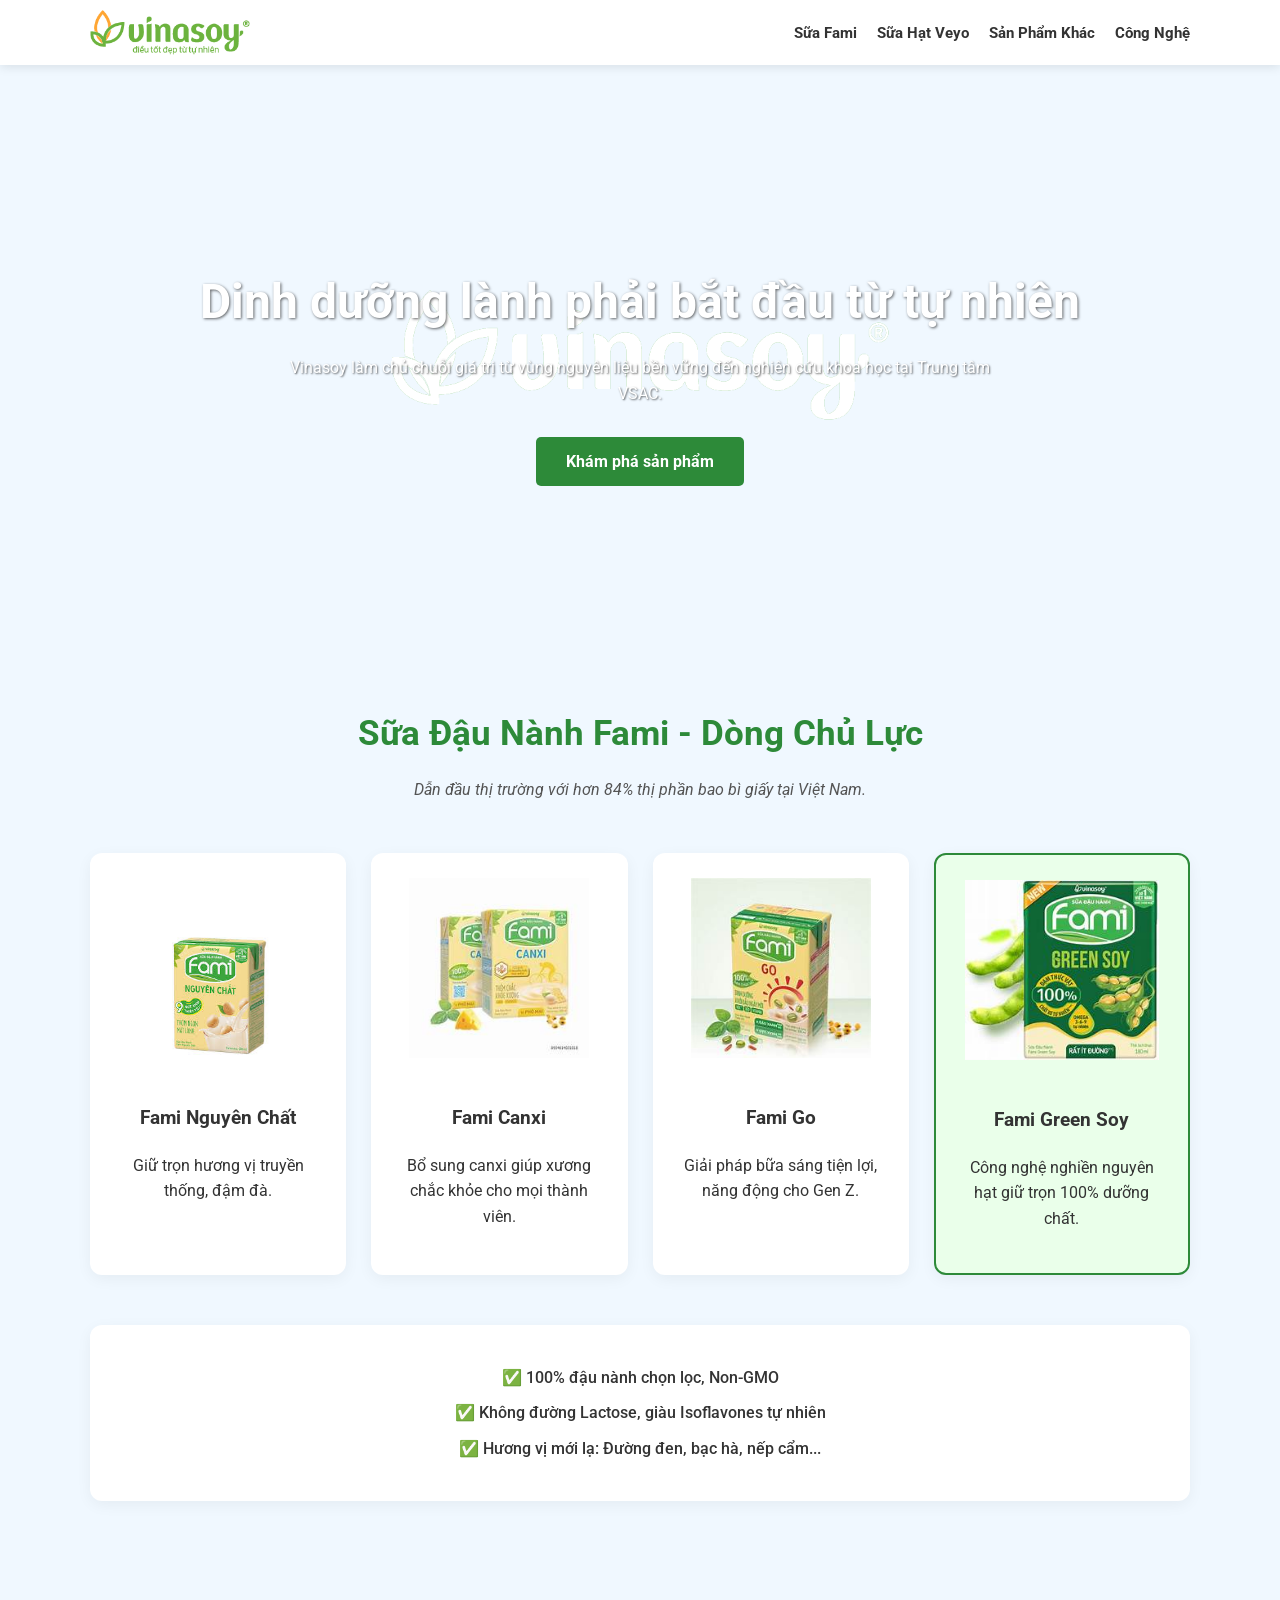
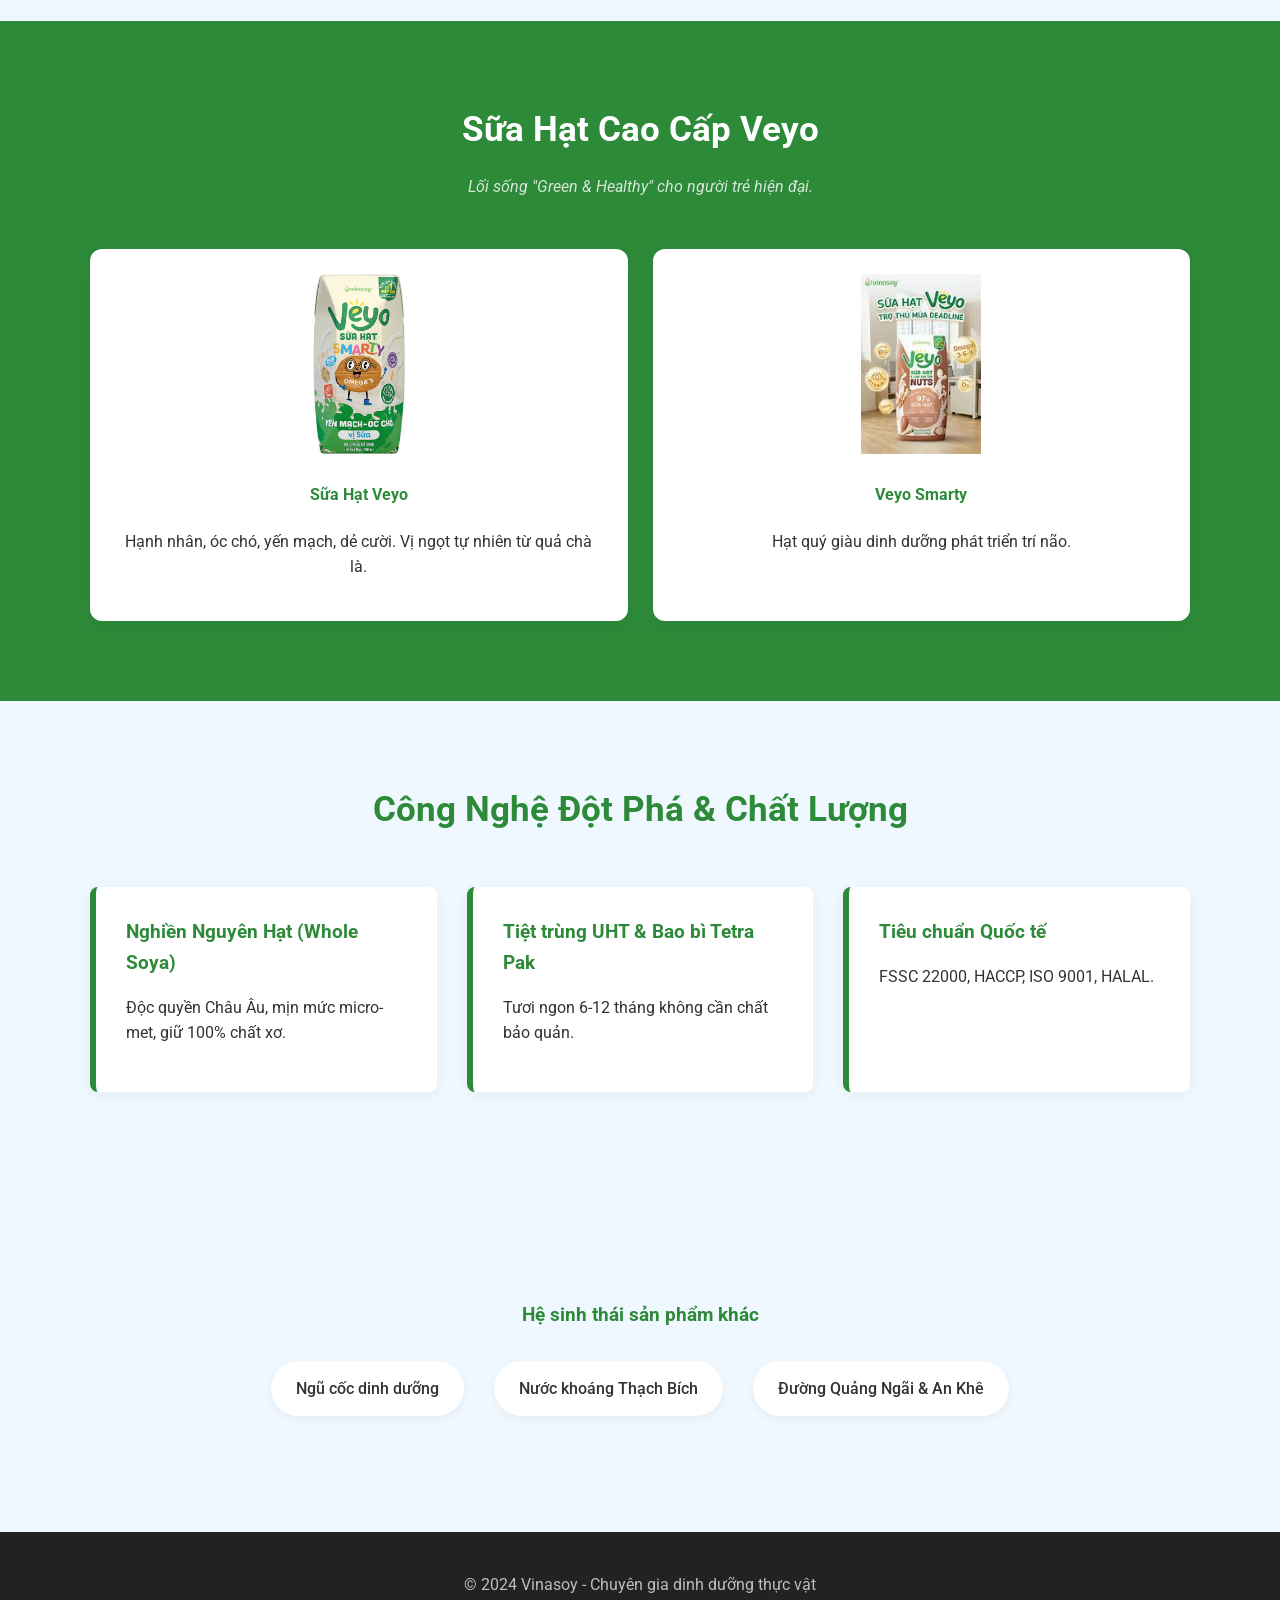
==== index.html @ baa5fe59 "Refactor index.html structure and update logo link" ====
<!DOCTYPE html>
<html lang="vi">
<head>
    <meta charset="UTF-8">
    <meta name="viewport" content="width=device-width, initial-scale=1.0">
    <title>Vinasoy - Chuyên Gia Dinh Dưỡng Thực Vật</title>
    <link rel="stylesheet" href="style.css">
    <link href="https://fonts.googleapis.com/css2?family=Roboto:wght@300;400;700&display=swap" rel="stylesheet">
</head>
<body>

    <header>
        <div class="container nav-bar">
            <a href="#" class="logo-link">
                <img src="logo-vinasoy.png" alt="Vinasoy Logo" class="logo-img">
            </a>
            <nav>
                <ul>
                    <li><a href="#fami">Sữa Fami</a></li>
                    <li><a href="#veyo">Sữa Hạt Veyo</a></li>
                    <li><a href="#khac">Sản Phẩm Khác</a></li>
                    <li><a href="#cong-nghe">Công Nghệ</a></li>
                </ul>
            </nav>
        </div>
    </header>

    <section class="hero">
        <div class="hero-content">
            <h1>Dinh dưỡng lành phải bắt đầu từ tự nhiên</h1>
            <p>Vinasoy làm chủ chuỗi giá trị từ vùng nguyên liệu bền vững đến nghiên cứu khoa học tại Trung tâm VSAC.</p>
            <a href="#fami" class="btn">Khám phá sản phẩm</a>
        </div>
    </section>

    <section id="fami" class="products container">
        <h2 class="section-title">Sữa Đậu Nành Fami - Dòng Chủ Lực</h2>
        <p class="subtitle">Dẫn đầu thị trường với hơn 84% thị phần bao bì giấy tại Việt Nam.</p>
        
        <div class="product-grid">
            <div class="card">
                <img src="fami.jpg" alt="Fami Nguyên Chất" class="product-img">
                <h3>Fami Nguyên Chất</h3>
                <p>Giữ trọn hương vị truyền thống, đậm đà.</p>
            </div>
            <div class="card">
                <img src="famicanxi.jpg" alt="Fami Canxi" class="product-img">
                <h3>Fami Canxi</h3>
                <p>Bổ sung canxi giúp xương chắc khỏe cho mọi thành viên.</p>
            </div>
            <div class="card">
                <img src="famigo.jpg" alt="Fami Go" class="product-img">
                <h3>Fami Go</h3>
                <p>Giải pháp bữa sáng tiện lợi, năng động cho Gen Z.</p>
            </div>
            <div class="card highlight">
                <img src="famigreensoy.jpg" alt="Fami Green Soy" class="product-img">
                <h3>Fami Green Soy</h3>
                <p>Công nghệ nghiền nguyên hạt giữ trọn 100% dưỡng chất.</p>
            </div>
        </div>
        <div class="features">
            <p>✅ 100% đậu nành chọn lọc, Non-GMO</p>
            <p>✅ Không đường Lactose, giàu Isoflavones tự nhiên</p>
            <p>✅ Hương vị mới lạ: Đường đen, bạc hà, nếp cẩm...</p>
        </div>
    </section>

    <section id="veyo" class="products-premium">
        <div class="container">
            <h2 class="section-title">Sữa Hạt Cao Cấp Veyo</h2>
            <p class="subtitle">Lối sống "Green & Healthy" cho người trẻ hiện đại.</p>
            
            <div class="product-grid">
                <div class="card-premium">
                    <img src="veyo.jpg" alt="Sữa Hạt Veyo" class="product-img">
                    <h4>Sữa Hạt Veyo</h4>
                    <p>Hạnh nhân, óc chó, yến mạch, dẻ cười. Vị ngọt tự nhiên từ quả chà là.</p>
                </div>
                <div class="card-premium">
                    <img src="veyosmarty.jpg" alt="Veyo Smarty" class="product-img">
                    <h4>Veyo Smarty</h4>
                    <p>Hạt quý giàu dinh dưỡng phát triển trí não.</p>
                </div>
            </div>
        </div>
    </section>

    <section id="cong-nghe" class="tech container">
        <h2 class="section-title">Công Nghệ Đột Phá & Chất Lượng</h2>
        <div class="tech-grid">
            <div class="tech-item">
                <strong>Nghiền Nguyên Hạt (Whole Soya)</strong>
                <p>Độc quyền Châu Âu, mịn mức micro-met, giữ 100% chất xơ.</p>
            </div>
            <div class="tech-item">
                <strong>Tiệt trùng UHT & Bao bì Tetra Pak</strong>
                <p>Tươi ngon 6-12 tháng không cần chất bảo quản.</p>
            </div>
            <div class="tech-item">
                <strong>Tiêu chuẩn Quốc tế</strong>
                <p>FSSC 22000, HACCP, ISO 9001, HALAL.</p>
            </div>
        </div>
    </section>

    <section id="khac" class="other-products container">
        <h3>Hệ sinh thái sản phẩm khác</h3>
        <ul>
            <li>Ngũ cốc dinh dưỡng</li>
            <li>Nước khoáng Thạch Bích</li>
            <li>Đường Quảng Ngãi & An Khê</li>
        </ul>
    </section>

    <footer>
        <p>&copy; 2024 Vinasoy - Chuyên gia dinh dưỡng thực vật</p>
    </footer>

</body>
</html>
---- style.css ----
/* Tổng quan */
body {
    font-family: 'Roboto', sans-serif;
    line-height: 1.6;
    margin: 0;
    color: #333;
    background-color: #f0f8ff; /* Màu nền cho các phần không phải thẻ */
    scroll-behavior: smooth;
}

.container {
    max-width: 1100px;
    margin: auto;
    padding: 0 20px;
}

/* Header */
header {
    background: #fff;
    padding: 10px 0; /* Giảm phần đệm để gọn hơn */
    box-shadow: 0 2px 10px rgba(0,0,0,0.1);
    position: sticky;
    top: 0;
    z-index: 1000;
}

.nav-bar {
    display: flex;
    justify-content: space-between;
    align-items: center;
}

/* ĐỊNH DẠNG MỚI CHO LOGO HÌNH ẢNH */
.logo-link {
    display: flex;
    align-items: center;
}

.logo-img {
    height: 45px; /* Điều chỉnh chiều cao logo cho phù hợp */
    width: auto; /* Giữ tỷ lệ ảnh */
}

nav ul {
    list-style: none;
    display: flex;
    margin: 0;
    padding: 0;
}

nav ul li {
    margin-left: 20px;
}

nav ul li a {
    text-decoration: none;
    color: #333;
    font-weight: bold;
    transition: 0.3s;
    font-size: 0.95rem; /* Gọn hơn chút */
}

nav ul li a:hover {
    color: #2d8a39;
}

/* Hero Section - CẬP NHẬT: THÊM ẢNH NỀN CÁNH ĐỒNG */
.hero {
    /* Thay thế nền xám bằng ảnh nền mới 'vinasoy.png' */
    background-image: url('vinasoy.png');
    background-size: cover; /* Ảnh bao phủ toàn bộ khu vực */
    background-position: center; /* Căn giữa ảnh */
    background-repeat: no-repeat; /* Không lặp lại ảnh */
    
    height: 60vh;
    display: flex;
    align-items: center;
    justify-content: center;
    text-align: center;
    color: #fff;
    padding: 20px; /* Thêm phần đệm cho nội dung */
}

.hero h1 {
    font-size: 3rem;
    margin-bottom: 15px;
    color: #fff; /* Chữ trắng */
    /* Thêm bóng chữ để dễ đọc trên nền ảnh */
    text-shadow: 1px 1px 3px rgba(0,0,0,0.6);
}

.hero p {
    color: #fff;
    max-width: 700px;
    margin: auto;
    margin-bottom: 30px;
    /* Thêm bóng chữ */
    text-shadow: 1px 1px 2px rgba(0,0,0,0.6);
}

.btn {
    display: inline-block;
    padding: 12px 30px;
    background: #2d8a39; /* Xanh lá Vinasoy */
    color: #fff;
    text-decoration: none;
    border-radius: 5px;
    font-weight: bold;
    transition: 0.3s;
    border: none;
    cursor: pointer;
}

.btn:hover {
    background-color: #216a2b; /* Xanh lá đậm khi di chuột */
}

/* Products Section */
.products {
    padding: 60px 0;
    background-color: transparent; /* Giữ nền body */
}

.section-title {
    text-align: center;
    margin-top: 0;
    margin-bottom: 10px;
    color: #2d8a39;
    font-size: 2.2rem;
}

.subtitle {
    text-align: center;
    margin-bottom: 50px;
    font-style: italic;
    color: #555;
}

.product-grid {
    display: grid;
    grid-template-columns: repeat(auto-fit, minmax(230px, 1fr)); /* Rộng hơn chút */
    gap: 25px;
}

.card, .card-premium {
    padding: 25px;
    border: none;
    border-radius: 12px;
    text-align: center;
    transition: transform 0.3s, box-shadow 0.3s;
    background: #fff;
    box-shadow: 0 4px 15px rgba(0,0,0,0.05); /* Bóng nhẹ */
    overflow: hidden; /* Quan trọng cho hiệu ứng ảnh */
}

.card:hover, .card-premium:hover {
    transform: translateY(-8px);
    box-shadow: 0 8px 25px rgba(0,0,0,0.1);
}

.highlight {
    background: #eaffea; /* Nền xanh nhạt cho sản phẩm nổi bật */
    border: 2px solid #2d8a39;
}

/* Định dạng cho hình ảnh sản phẩm */
.product-img {
    width: 100%;
    height: 180px; /* Cố định chiều cao */
    object-fit: contain; /* Giữ nguyên tỷ lệ, không cắt ảnh */
    margin-bottom: 20px;
    transition: transform 0.3s ease;
}

/* Hiệu ứng ảnh khi di chuột vào thẻ */
.card:hover .product-img,
.card-premium:hover .product-img {
    transform: scale(1.05);
}

/* Veyo Section */
.products-premium {
    background-color: #2d8a39; /* Nền xanh cho phần cao cấp */
    color: #fff;
    padding: 80px 0;
    margin-top: 60px;
}

.products-premium .section-title {
    color: #fff;
}

.products-premium .subtitle {
    color: rgba(255,255,255,0.8);
}

/* Điều chỉnh thẻ trong phần Veyo */
.products-premium .card-premium {
    background: #fff; /* Thẻ trắng nổi trên nền xanh */
    color: #333;
}

.products-premium h4 {
    margin-top: 0;
    color: #2d8a39;
}

/* Các tính năng */
.features {
    margin-top: 50px;
    text-align: center;
    background: #fff;
    padding: 30px;
    border-radius: 12px;
    box-shadow: 0 4px 15px rgba(0,0,0,0.05);
}

.features p {
    margin: 10px 0;
    font-weight: 500;
}

/* Tech Section */
.tech {
    padding: 80px 0;
}

.tech-grid {
    display: grid;
    grid-template-columns: repeat(auto-fit, minmax(300px, 1fr));
    gap: 30px;
    margin: 50px 0;
}

.tech-item {
    padding: 30px;
    background: #fff;
    border-left: 6px solid #2d8a39;
    border-radius: 8px;
    box-shadow: 0 4px 15px rgba(0,0,0,0.05);
}

.tech-item strong {
    display: block;
    font-size: 1.2rem;
    color: #2d8a39;
    margin-bottom: 10px;
}

/* Hệ sinh thái khác */
.other-products {
    padding: 60px 0 100px 0;
    text-align: center;
}

.other-products h3 {
    color: #2d8a39;
    margin-bottom: 30px;
}

.other-products ul {
    list-style: none;
    padding: 0;
    display: flex;
    justify-content: center;
    gap: 30px;
    flex-wrap: wrap;
}

.other-products li {
    background: #fff;
    padding: 15px 25px;
    border-radius: 30px;
    font-weight: 500;
    box-shadow: 0 3px 10px rgba(0,0,0,0.05);
}

/* Footer */
footer {
    background: #222; /* Footer tối hơn */
    color: rgba(255,255,255,0.7);
    text-align: center;
    padding: 40px 0;
}

footer p {
    margin: 0;
}
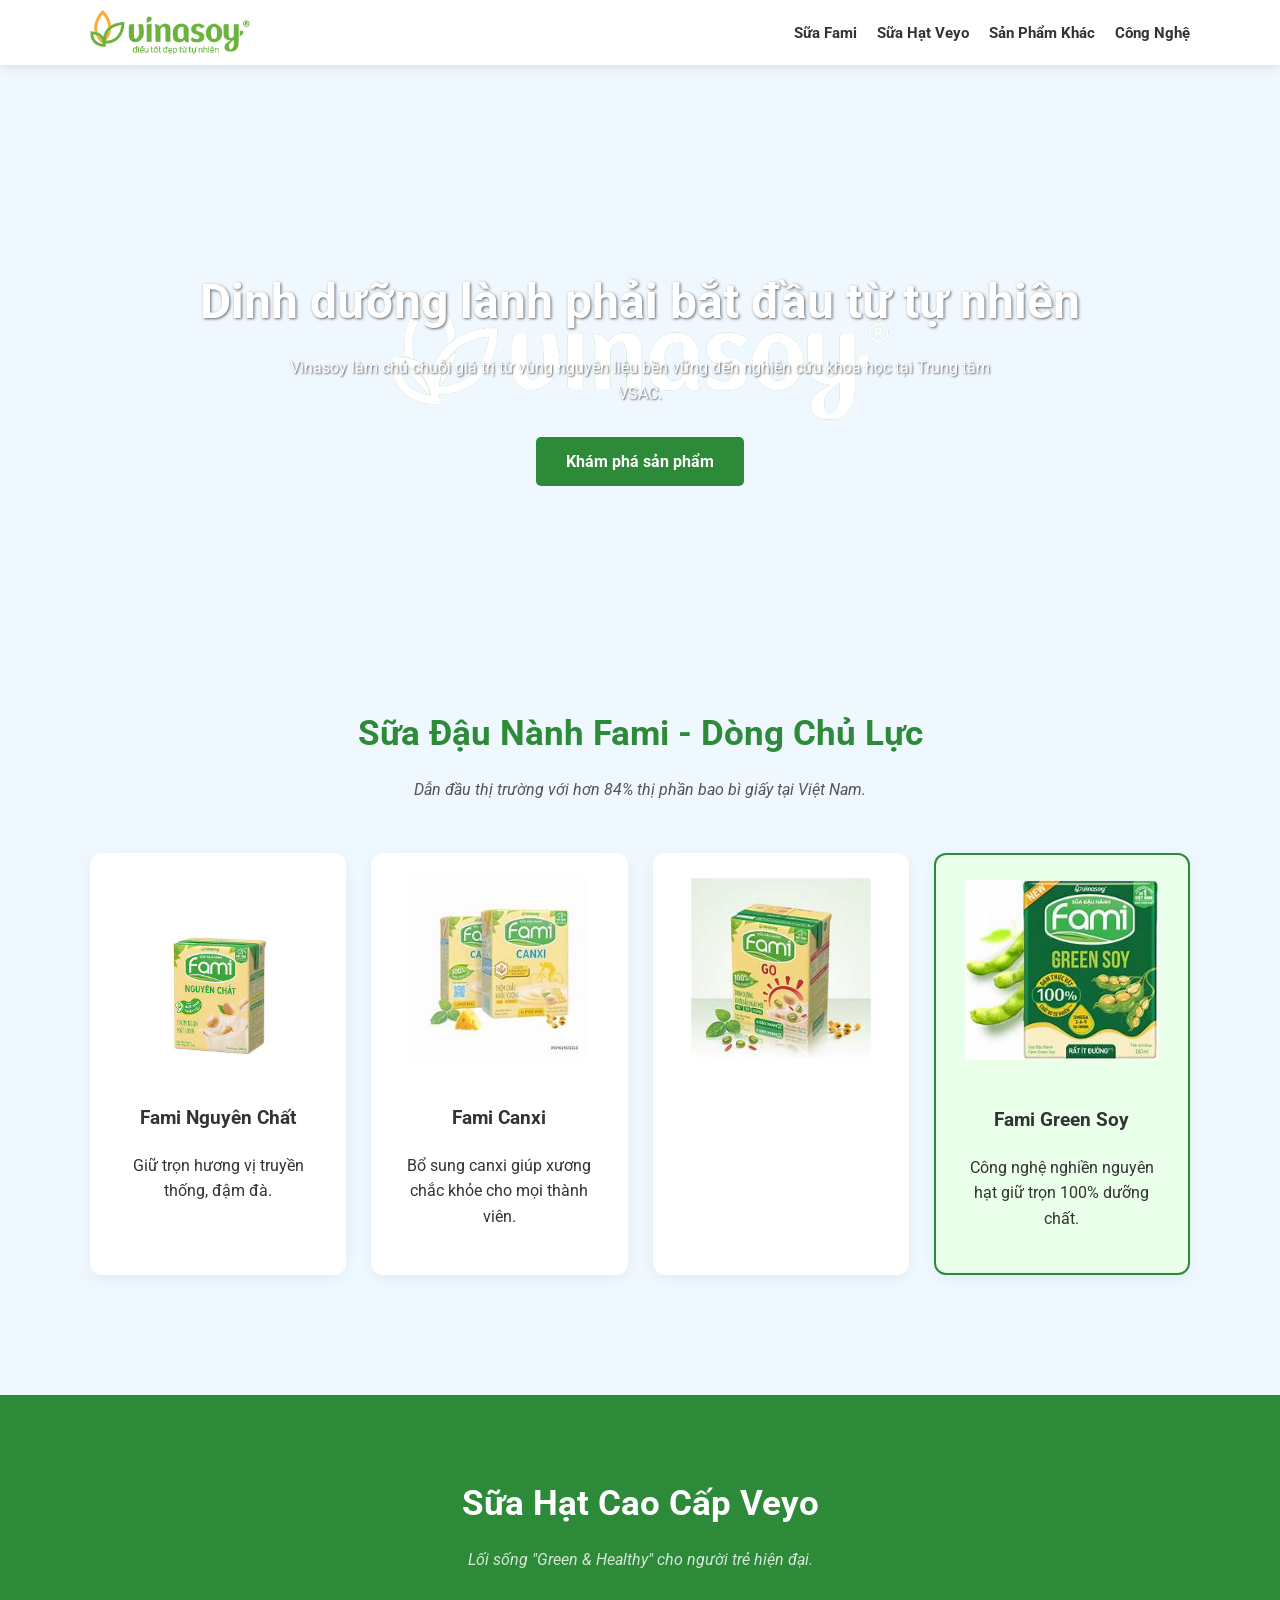
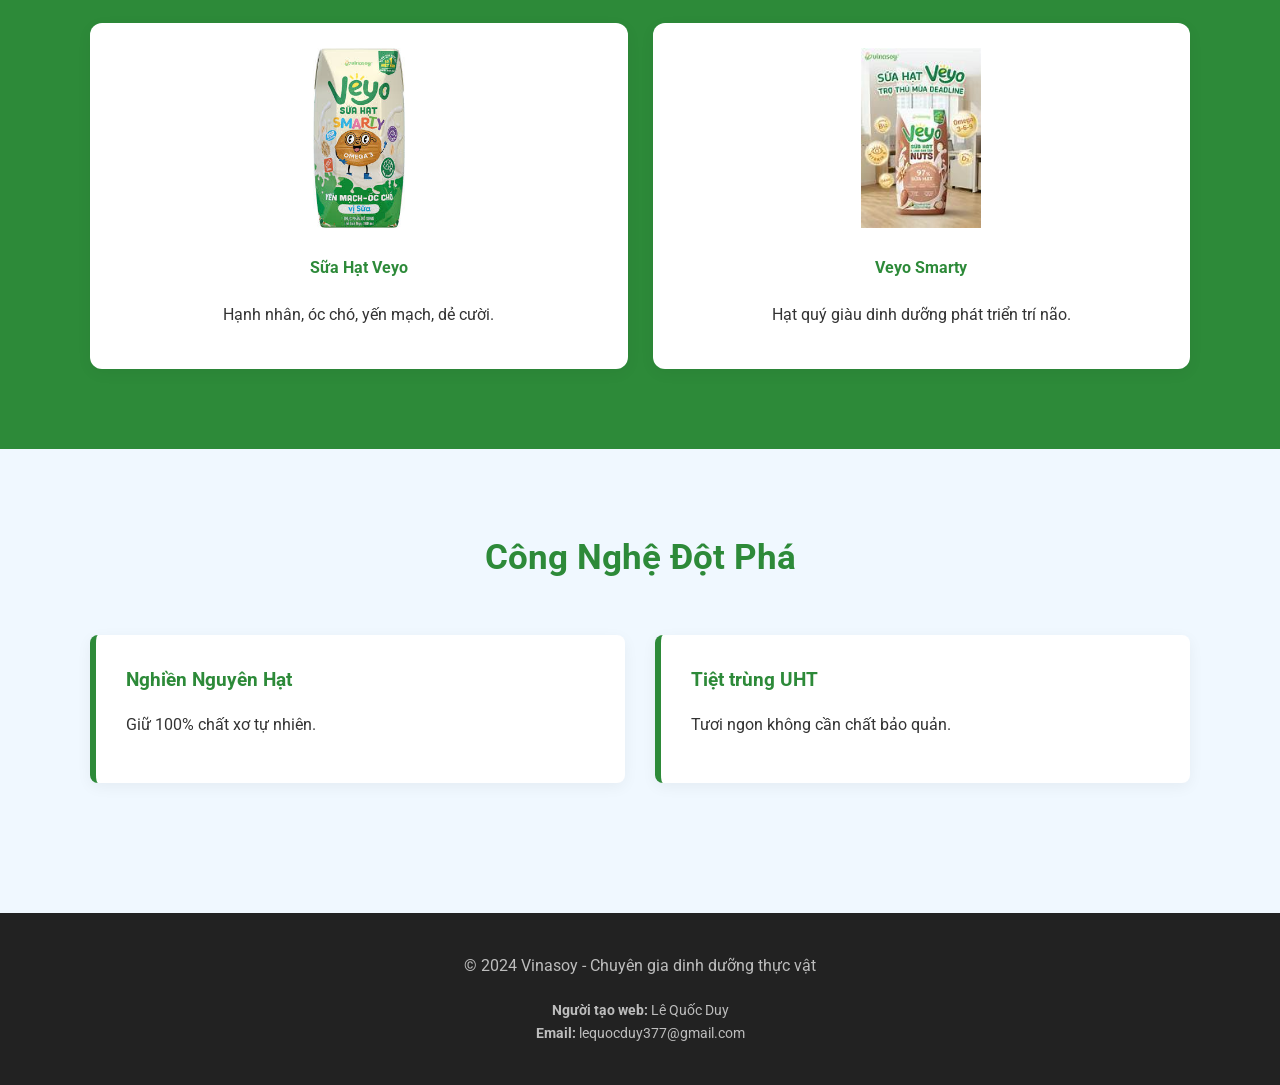
==== commit 413abcdc: "Update footer with creator info and content enhancements Added creator information and improved cont" ====
--- a/index.html
+++ b/index.html
@@ -50,19 +50,12 @@
             </div>
             <div class="card">
                 <img src="famigo.jpg" alt="Fami Go" class="product-img">
-                <h3>Fami Go</h3>
-                <p>Giải pháp bữa sáng tiện lợi, năng động cho Gen Z.</p>
             </div>
             <div class="card highlight">
                 <img src="famigreensoy.jpg" alt="Fami Green Soy" class="product-img">
                 <h3>Fami Green Soy</h3>
                 <p>Công nghệ nghiền nguyên hạt giữ trọn 100% dưỡng chất.</p>
             </div>
-        </div>
-        <div class="features">
-            <p>✅ 100% đậu nành chọn lọc, Non-GMO</p>
-            <p>✅ Không đường Lactose, giàu Isoflavones tự nhiên</p>
-            <p>✅ Hương vị mới lạ: Đường đen, bạc hà, nếp cẩm...</p>
         </div>
     </section>
 
@@ -75,7 +68,7 @@
                 <div class="card-premium">
                     <img src="veyo.jpg" alt="Sữa Hạt Veyo" class="product-img">
                     <h4>Sữa Hạt Veyo</h4>
-                    <p>Hạnh nhân, óc chó, yến mạch, dẻ cười. Vị ngọt tự nhiên từ quả chà là.</p>
+                    <p>Hạnh nhân, óc chó, yến mạch, dẻ cười.</p>
                 </div>
                 <div class="card-premium">
                     <img src="veyosmarty.jpg" alt="Veyo Smarty" class="product-img">
@@ -87,34 +80,25 @@
     </section>
 
     <section id="cong-nghe" class="tech container">
-        <h2 class="section-title">Công Nghệ Đột Phá & Chất Lượng</h2>
+        <h2 class="section-title">Công Nghệ Đột Phá</h2>
         <div class="tech-grid">
             <div class="tech-item">
-                <strong>Nghiền Nguyên Hạt (Whole Soya)</strong>
-                <p>Độc quyền Châu Âu, mịn mức micro-met, giữ 100% chất xơ.</p>
+                <strong>Nghiền Nguyên Hạt</strong>
+                <p>Giữ 100% chất xơ tự nhiên.</p>
             </div>
             <div class="tech-item">
-                <strong>Tiệt trùng UHT & Bao bì Tetra Pak</strong>
-                <p>Tươi ngon 6-12 tháng không cần chất bảo quản.</p>
-            </div>
-            <div class="tech-item">
-                <strong>Tiêu chuẩn Quốc tế</strong>
-                <p>FSSC 22000, HACCP, ISO 9001, HALAL.</p>
+                <strong>Tiệt trùng UHT</strong>
+                <p>Tươi ngon không cần chất bảo quản.</p>
             </div>
         </div>
     </section>
 
-    <section id="khac" class="other-products container">
-        <h3>Hệ sinh thái sản phẩm khác</h3>
-        <ul>
-            <li>Ngũ cốc dinh dưỡng</li>
-            <li>Nước khoáng Thạch Bích</li>
-            <li>Đường Quảng Ngãi & An Khê</li>
-        </ul>
-    </section>
-
-    <footer>
+    <footer id="khac">
         <p>&copy; 2024 Vinasoy - Chuyên gia dinh dưỡng thực vật</p>
+        <div class="creator-info" style="margin-top: 20px; font-size: 0.9rem;">
+            <p><strong>Người tạo web:</strong> Lê Quốc Duy</p>
+            <p><strong>Email:</strong> lequocduy377@gmail.com</p>
+        </div>
     </footer>
 
 </body>
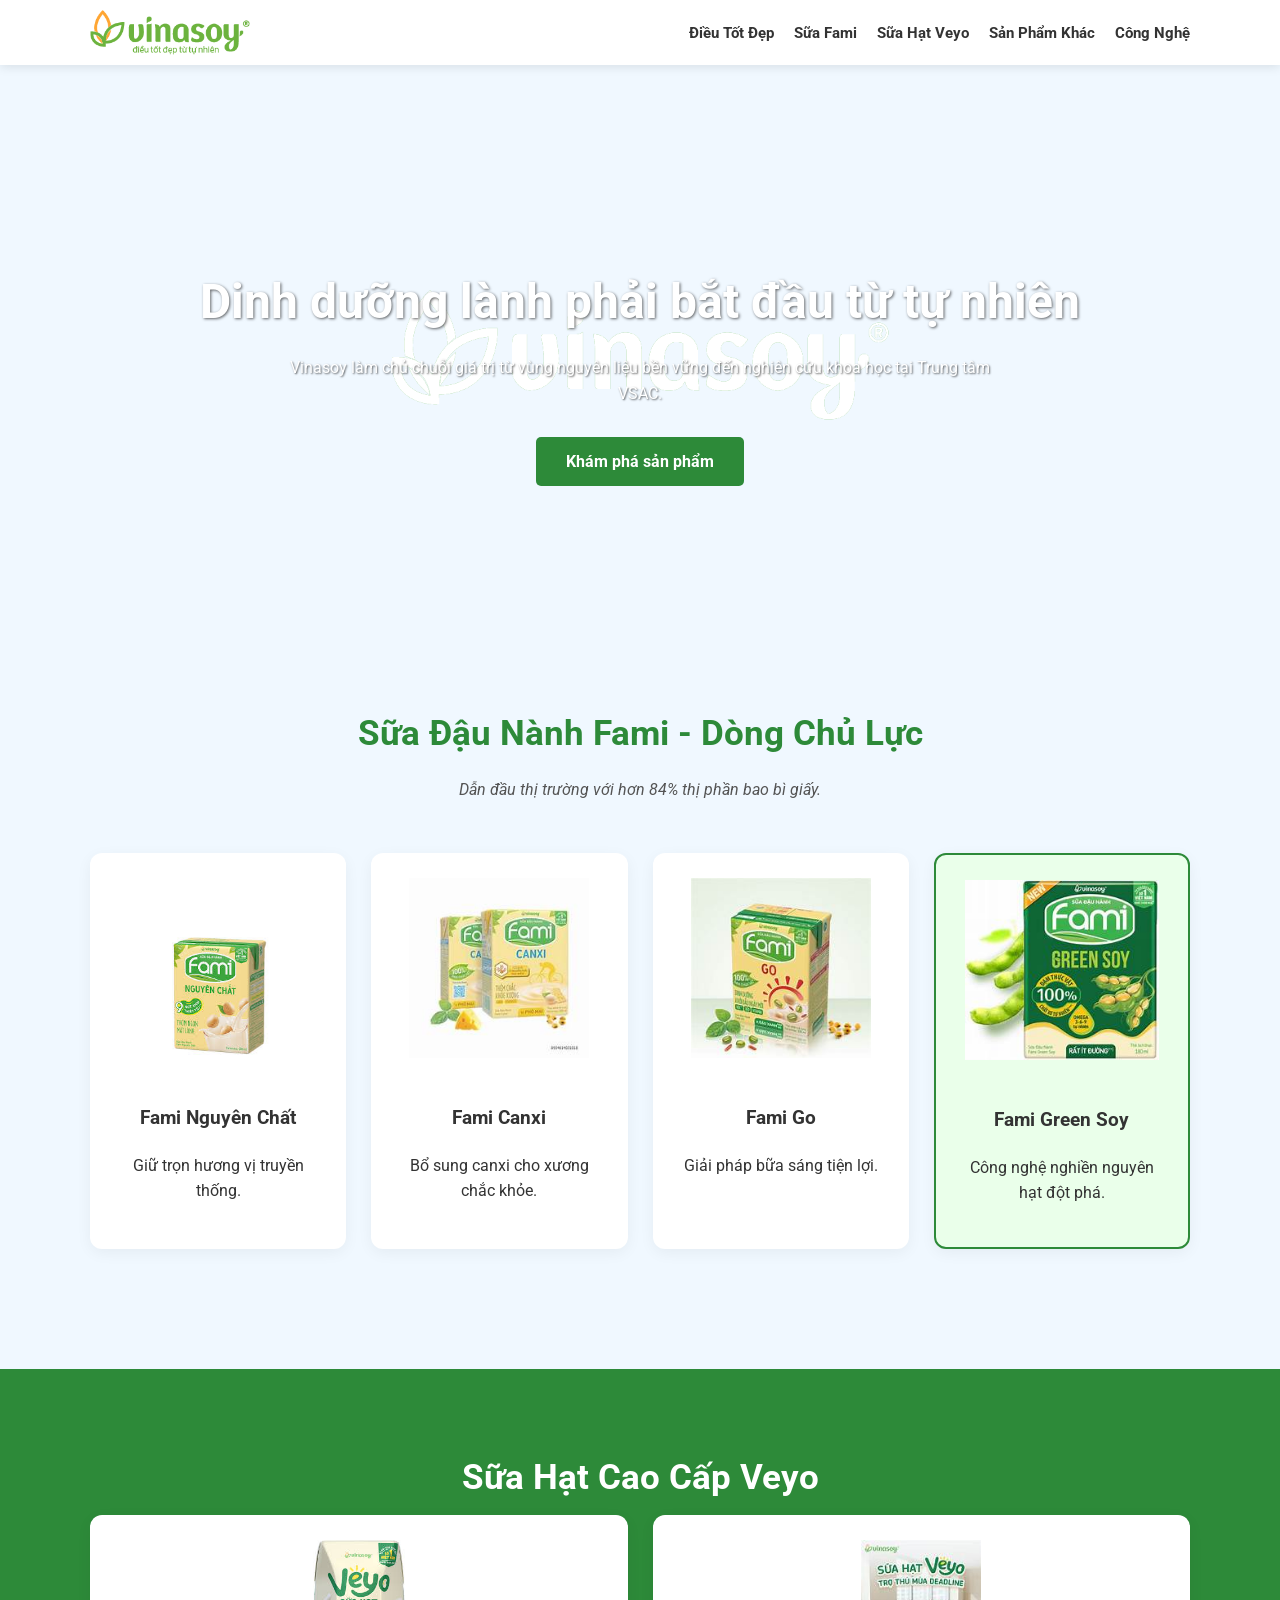
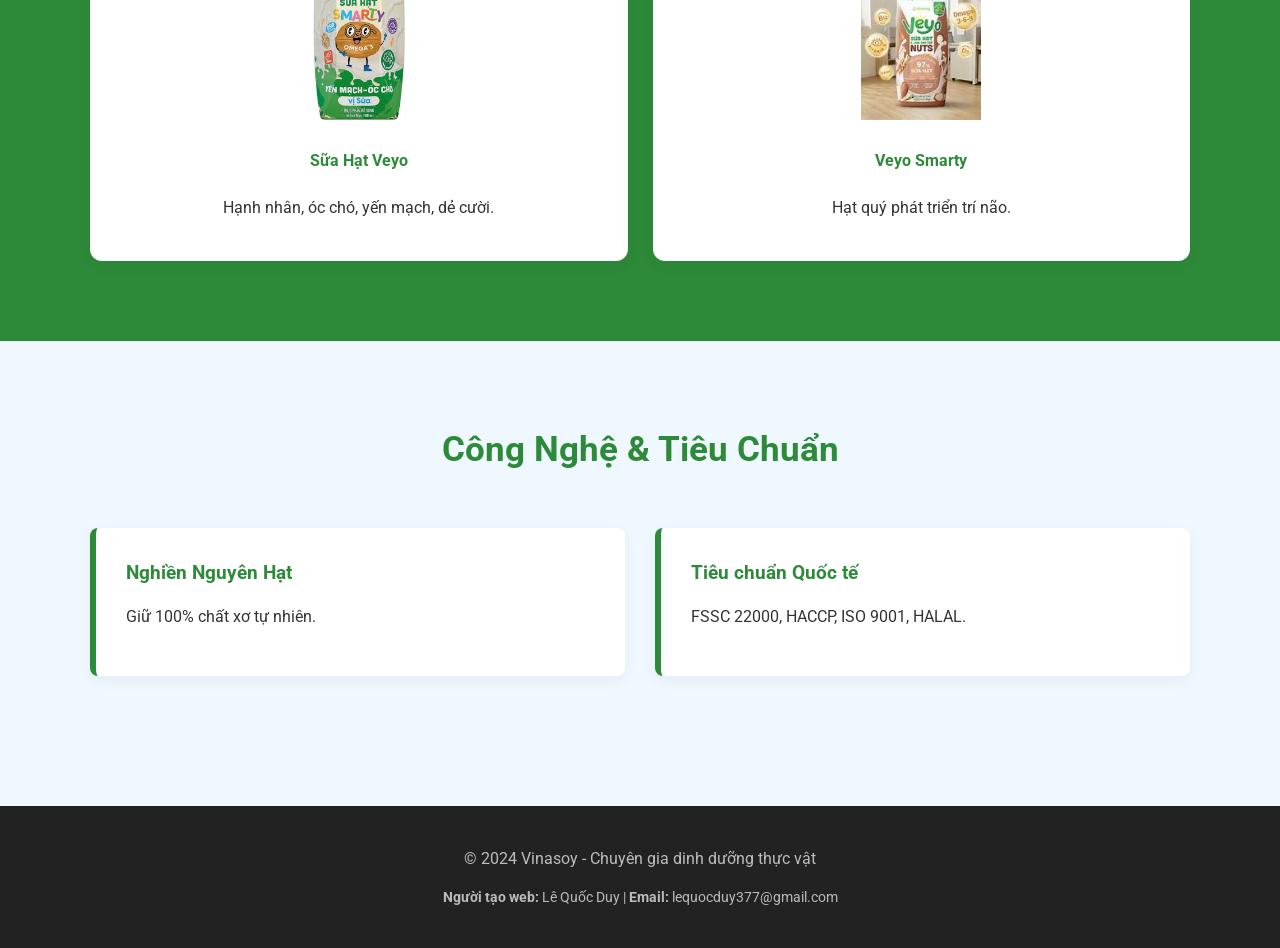
==== commit 7780908a: "Update index.html with new content and links" ====
--- a/index.html
+++ b/index.html
@@ -16,6 +16,7 @@
             </a>
             <nav>
                 <ul>
+                    <li><a href="dieu-tot-dep.html" target="_blank">Điều Tốt Đẹp</a></li>
                     <li><a href="#fami">Sữa Fami</a></li>
                     <li><a href="#veyo">Sữa Hạt Veyo</a></li>
                     <li><a href="#khac">Sản Phẩm Khác</a></li>
@@ -35,26 +36,28 @@
 
     <section id="fami" class="products container">
         <h2 class="section-title">Sữa Đậu Nành Fami - Dòng Chủ Lực</h2>
-        <p class="subtitle">Dẫn đầu thị trường với hơn 84% thị phần bao bì giấy tại Việt Nam.</p>
+        <p class="subtitle">Dẫn đầu thị trường với hơn 84% thị phần bao bì giấy.</p>
         
         <div class="product-grid">
             <div class="card">
                 <img src="fami.jpg" alt="Fami Nguyên Chất" class="product-img">
                 <h3>Fami Nguyên Chất</h3>
-                <p>Giữ trọn hương vị truyền thống, đậm đà.</p>
+                <p>Giữ trọn hương vị truyền thống.</p>
             </div>
             <div class="card">
                 <img src="famicanxi.jpg" alt="Fami Canxi" class="product-img">
                 <h3>Fami Canxi</h3>
-                <p>Bổ sung canxi giúp xương chắc khỏe cho mọi thành viên.</p>
+                <p>Bổ sung canxi cho xương chắc khỏe.</p>
             </div>
             <div class="card">
                 <img src="famigo.jpg" alt="Fami Go" class="product-img">
+                <h3>Fami Go</h3>
+                <p>Giải pháp bữa sáng tiện lợi.</p>
             </div>
             <div class="card highlight">
                 <img src="famigreensoy.jpg" alt="Fami Green Soy" class="product-img">
                 <h3>Fami Green Soy</h3>
-                <p>Công nghệ nghiền nguyên hạt giữ trọn 100% dưỡng chất.</p>
+                <p>Công nghệ nghiền nguyên hạt đột phá.</p>
             </div>
         </div>
     </section>
@@ -62,8 +65,6 @@
     <section id="veyo" class="products-premium">
         <div class="container">
             <h2 class="section-title">Sữa Hạt Cao Cấp Veyo</h2>
-            <p class="subtitle">Lối sống "Green & Healthy" cho người trẻ hiện đại.</p>
-            
             <div class="product-grid">
                 <div class="card-premium">
                     <img src="veyo.jpg" alt="Sữa Hạt Veyo" class="product-img">
@@ -73,31 +74,30 @@
                 <div class="card-premium">
                     <img src="veyosmarty.jpg" alt="Veyo Smarty" class="product-img">
                     <h4>Veyo Smarty</h4>
-                    <p>Hạt quý giàu dinh dưỡng phát triển trí não.</p>
+                    <p>Hạt quý phát triển trí não.</p>
                 </div>
             </div>
         </div>
     </section>
 
     <section id="cong-nghe" class="tech container">
-        <h2 class="section-title">Công Nghệ Đột Phá</h2>
+        <h2 class="section-title">Công Nghệ & Tiêu Chuẩn</h2>
         <div class="tech-grid">
             <div class="tech-item">
                 <strong>Nghiền Nguyên Hạt</strong>
                 <p>Giữ 100% chất xơ tự nhiên.</p>
             </div>
             <div class="tech-item">
-                <strong>Tiệt trùng UHT</strong>
-                <p>Tươi ngon không cần chất bảo quản.</p>
+                <strong>Tiêu chuẩn Quốc tế</strong>
+                <p>FSSC 22000, HACCP, ISO 9001, HALAL.</p>
             </div>
         </div>
     </section>
 
-    <footer id="khac">
+    <footer>
         <p>&copy; 2024 Vinasoy - Chuyên gia dinh dưỡng thực vật</p>
-        <div class="creator-info" style="margin-top: 20px; font-size: 0.9rem;">
-            <p><strong>Người tạo web:</strong> Lê Quốc Duy</p>
-            <p><strong>Email:</strong> lequocduy377@gmail.com</p>
+        <div class="creator-info" style="margin-top: 15px; font-size: 0.85rem; color: #bbb;">
+            <p><strong>Người tạo web:</strong> Lê Quốc Duy | <strong>Email:</strong> lequocduy377@gmail.com</p>
         </div>
     </footer>
 
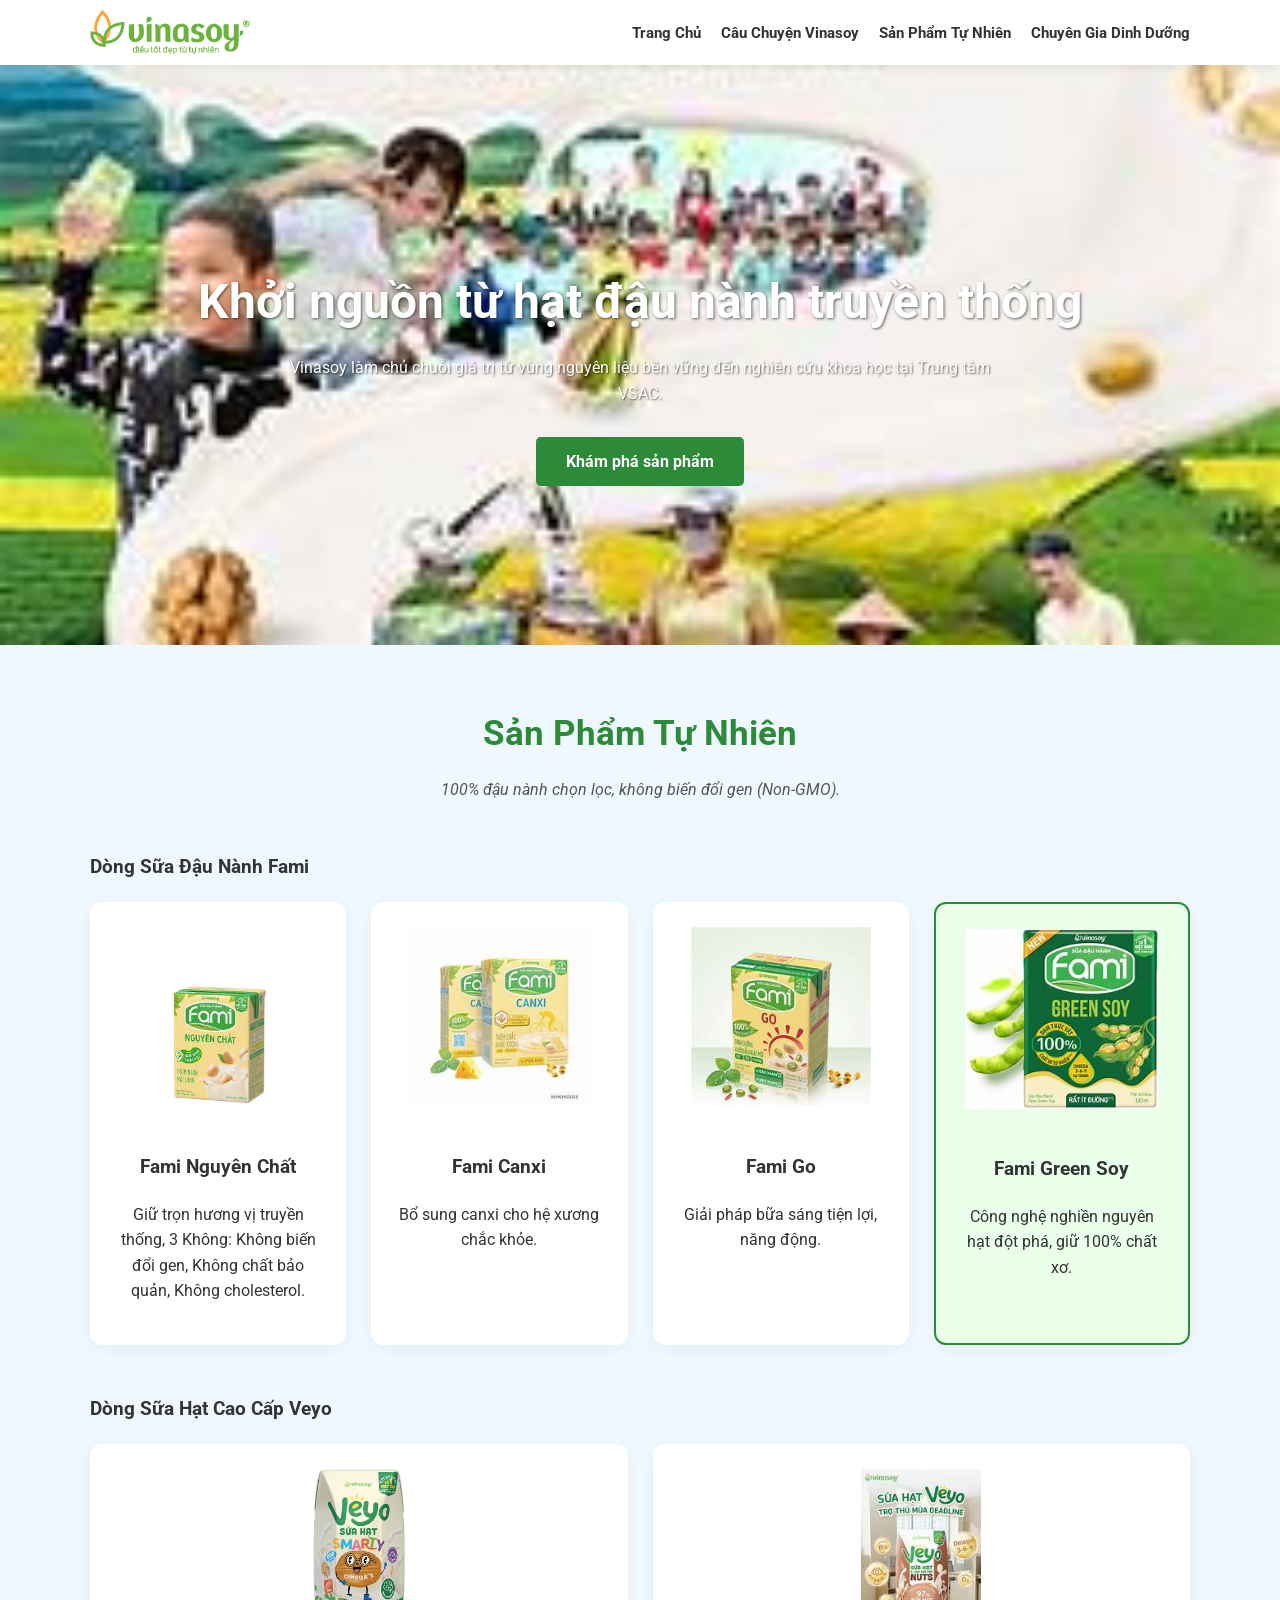
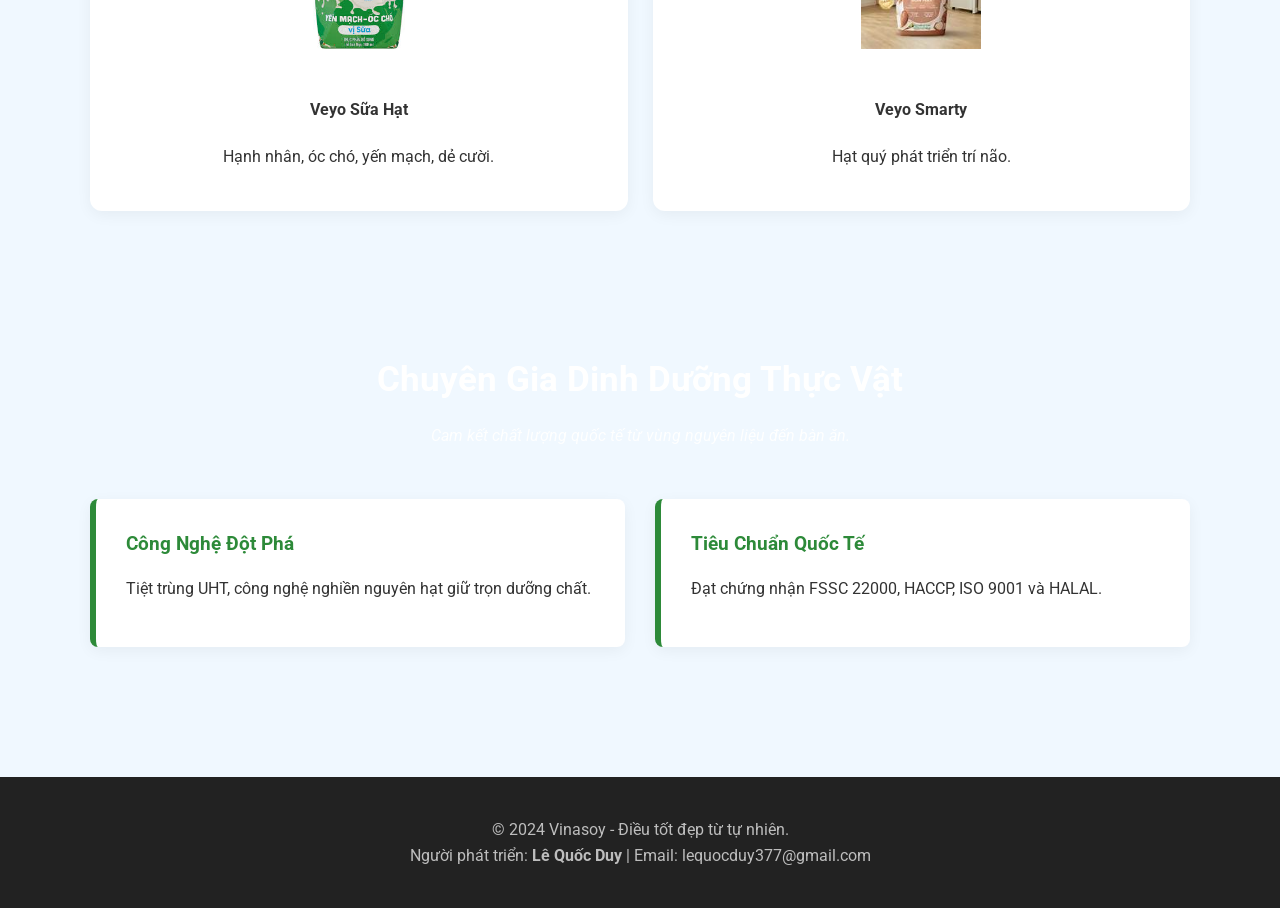
==== commit f82b793f: "Revise index.html for branding and product updates Updated the content and structure of the index.ht" ====
--- a/index.html
+++ b/index.html
@@ -3,24 +3,23 @@
 <head>
     <meta charset="UTF-8">
     <meta name="viewport" content="width=device-width, initial-scale=1.0">
-    <title>Vinasoy - Chuyên Gia Dinh Dưỡng Thực Vật</title>
+    <title>Vinasoy - Điều tốt đẹp từ tự nhiên</title>
     <link rel="stylesheet" href="style.css">
-    <link href="https://fonts.googleapis.com/css2?family=Roboto:wght@300;400;700&display=swap" rel="stylesheet">
+    <link href="https://fonts.googleapis.com/css2?family=Roboto:wght@300;400;500;700&display=swap" rel="stylesheet">
 </head>
 <body>
 
-    <header>
+    <header class="main-header">
         <div class="container nav-bar">
             <a href="#" class="logo-link">
                 <img src="logo-vinasoy.png" alt="Vinasoy Logo" class="logo-img">
             </a>
             <nav>
                 <ul>
-                    <li><a href="dieu-tot-dep.html" target="_blank">Điều Tốt Đẹp</a></li>
-                    <li><a href="#fami">Sữa Fami</a></li>
-                    <li><a href="#veyo">Sữa Hạt Veyo</a></li>
-                    <li><a href="#khac">Sản Phẩm Khác</a></li>
-                    <li><a href="#cong-nghe">Công Nghệ</a></li>
+                    <li><a href="#">Trang Chủ</a></li>
+                    <li><a href="dieu-tot-dep.html" target="_blank">Câu Chuyện Vinasoy</a></li>
+                    <li><a href="#san-pham">Sản Phẩm Tự Nhiên</a></li>
+                    <li><a href="#chuyen-gia">Chuyên Gia Dinh Dưỡng</a></li>
                 </ul>
             </nav>
         </div>
@@ -28,76 +27,82 @@
 
     <section class="hero">
         <div class="hero-content">
-            <h1>Dinh dưỡng lành phải bắt đầu từ tự nhiên</h1>
+            <h1>Khởi nguồn từ hạt đậu nành truyền thống</h1>
             <p>Vinasoy làm chủ chuỗi giá trị từ vùng nguyên liệu bền vững đến nghiên cứu khoa học tại Trung tâm VSAC.</p>
-            <a href="#fami" class="btn">Khám phá sản phẩm</a>
+            <a href="#san-pham" class="btn">Khám phá sản phẩm</a>
         </div>
     </section>
 
-    <section id="fami" class="products container">
-        <h2 class="section-title">Sữa Đậu Nành Fami - Dòng Chủ Lực</h2>
-        <p class="subtitle">Dẫn đầu thị trường với hơn 84% thị phần bao bì giấy.</p>
+    <section id="san-pham" class="products container">
+        <div class="section-heading">
+            <h2 class="section-title">Sản Phẩm Tự Nhiên</h2>
+            <p class="subtitle">100% đậu nành chọn lọc, không biến đổi gen (Non-GMO).</p>
+        </div>
         
+        <h3 class="category-title">Dòng Sữa Đậu Nành Fami</h3>
         <div class="product-grid">
             <div class="card">
                 <img src="fami.jpg" alt="Fami Nguyên Chất" class="product-img">
                 <h3>Fami Nguyên Chất</h3>
-                <p>Giữ trọn hương vị truyền thống.</p>
+                <p>Giữ trọn hương vị truyền thống, 3 Không: Không biến đổi gen, Không chất bảo quản, Không cholesterol.</p>
             </div>
             <div class="card">
                 <img src="famicanxi.jpg" alt="Fami Canxi" class="product-img">
                 <h3>Fami Canxi</h3>
-                <p>Bổ sung canxi cho xương chắc khỏe.</p>
+                <p>Bổ sung canxi cho hệ xương chắc khỏe.</p>
             </div>
             <div class="card">
                 <img src="famigo.jpg" alt="Fami Go" class="product-img">
                 <h3>Fami Go</h3>
-                <p>Giải pháp bữa sáng tiện lợi.</p>
+                <p>Giải pháp bữa sáng tiện lợi, năng động.</p>
             </div>
             <div class="card highlight">
                 <img src="famigreensoy.jpg" alt="Fami Green Soy" class="product-img">
                 <h3>Fami Green Soy</h3>
-                <p>Công nghệ nghiền nguyên hạt đột phá.</p>
+                <p>Công nghệ nghiền nguyên hạt đột phá, giữ 100% chất xơ.</p>
+            </div>
+        </div>
+
+        <h3 class="category-title" style="margin-top: 50px;">Dòng Sữa Hạt Cao Cấp Veyo</h3>
+        <div class="product-grid">
+            <div class="card-premium">
+                <img src="veyo.jpg" alt="Sữa Hạt Veyo" class="product-img">
+                <h4>Veyo Sữa Hạt</h4>
+                <p>Hạnh nhân, óc chó, yến mạch, dẻ cười.</p>
+            </div>
+            <div class="card-premium">
+                <img src="veyosmarty.jpg" alt="Veyo Smarty" class="product-img">
+                <h4>Veyo Smarty</h4>
+                <p>Hạt quý phát triển trí não.</p>
             </div>
         </div>
     </section>
 
-    <section id="veyo" class="products-premium">
+    <section id="chuyen-gia" class="tech">
         <div class="container">
-            <h2 class="section-title">Sữa Hạt Cao Cấp Veyo</h2>
-            <div class="product-grid">
-                <div class="card-premium">
-                    <img src="veyo.jpg" alt="Sữa Hạt Veyo" class="product-img">
-                    <h4>Sữa Hạt Veyo</h4>
-                    <p>Hạnh nhân, óc chó, yến mạch, dẻ cười.</p>
+            <div class="section-heading">
+                <h2 class="section-title" style="color: #fff;">Chuyên Gia Dinh Dưỡng Thực Vật</h2>
+                <p class="subtitle" style="color: rgba(255,255,255,0.9);">Cam kết chất lượng quốc tế từ vùng nguyên liệu đến bàn ăn.</p>
+            </div>
+            <div class="tech-grid">
+                <div class="tech-item">
+                    <strong>Công Nghệ Đột Phá</strong>
+                    <p>Tiệt trùng UHT, công nghệ nghiền nguyên hạt giữ trọn dưỡng chất.</p>
                 </div>
-                <div class="card-premium">
-                    <img src="veyosmarty.jpg" alt="Veyo Smarty" class="product-img">
-                    <h4>Veyo Smarty</h4>
-                    <p>Hạt quý phát triển trí não.</p>
+                <div class="tech-item">
+                    <strong>Tiêu Chuẩn Quốc Tế</strong>
+                    <p>Đạt chứng nhận FSSC 22000, HACCP, ISO 9001 và HALAL.</p>
                 </div>
             </div>
         </div>
     </section>
 
-    <section id="cong-nghe" class="tech container">
-        <h2 class="section-title">Công Nghệ & Tiêu Chuẩn</h2>
-        <div class="tech-grid">
-            <div class="tech-item">
-                <strong>Nghiền Nguyên Hạt</strong>
-                <p>Giữ 100% chất xơ tự nhiên.</p>
+    <footer>
+        <div class="container footer-content">
+            <p>&copy; 2024 Vinasoy - Điều tốt đẹp từ tự nhiên.</p>
+            <div class="creator-info">
+                <p>Người phát triển: <strong>Lê Quốc Duy</strong> | Email: lequocduy377@gmail.com</p>
             </div>
-            <div class="tech-item">
-                <strong>Tiêu chuẩn Quốc tế</strong>
-                <p>FSSC 22000, HACCP, ISO 9001, HALAL.</p>
-            </div>
-        </div>
-    </section>
-
-    <footer>
-        <p>&copy; 2024 Vinasoy - Chuyên gia dinh dưỡng thực vật</p>
-        <div class="creator-info" style="margin-top: 15px; font-size: 0.85rem; color: #bbb;">
-            <p><strong>Người tạo web:</strong> Lê Quốc Duy | <strong>Email:</strong> lequocduy377@gmail.com</p>
         </div>
     </footer>
 
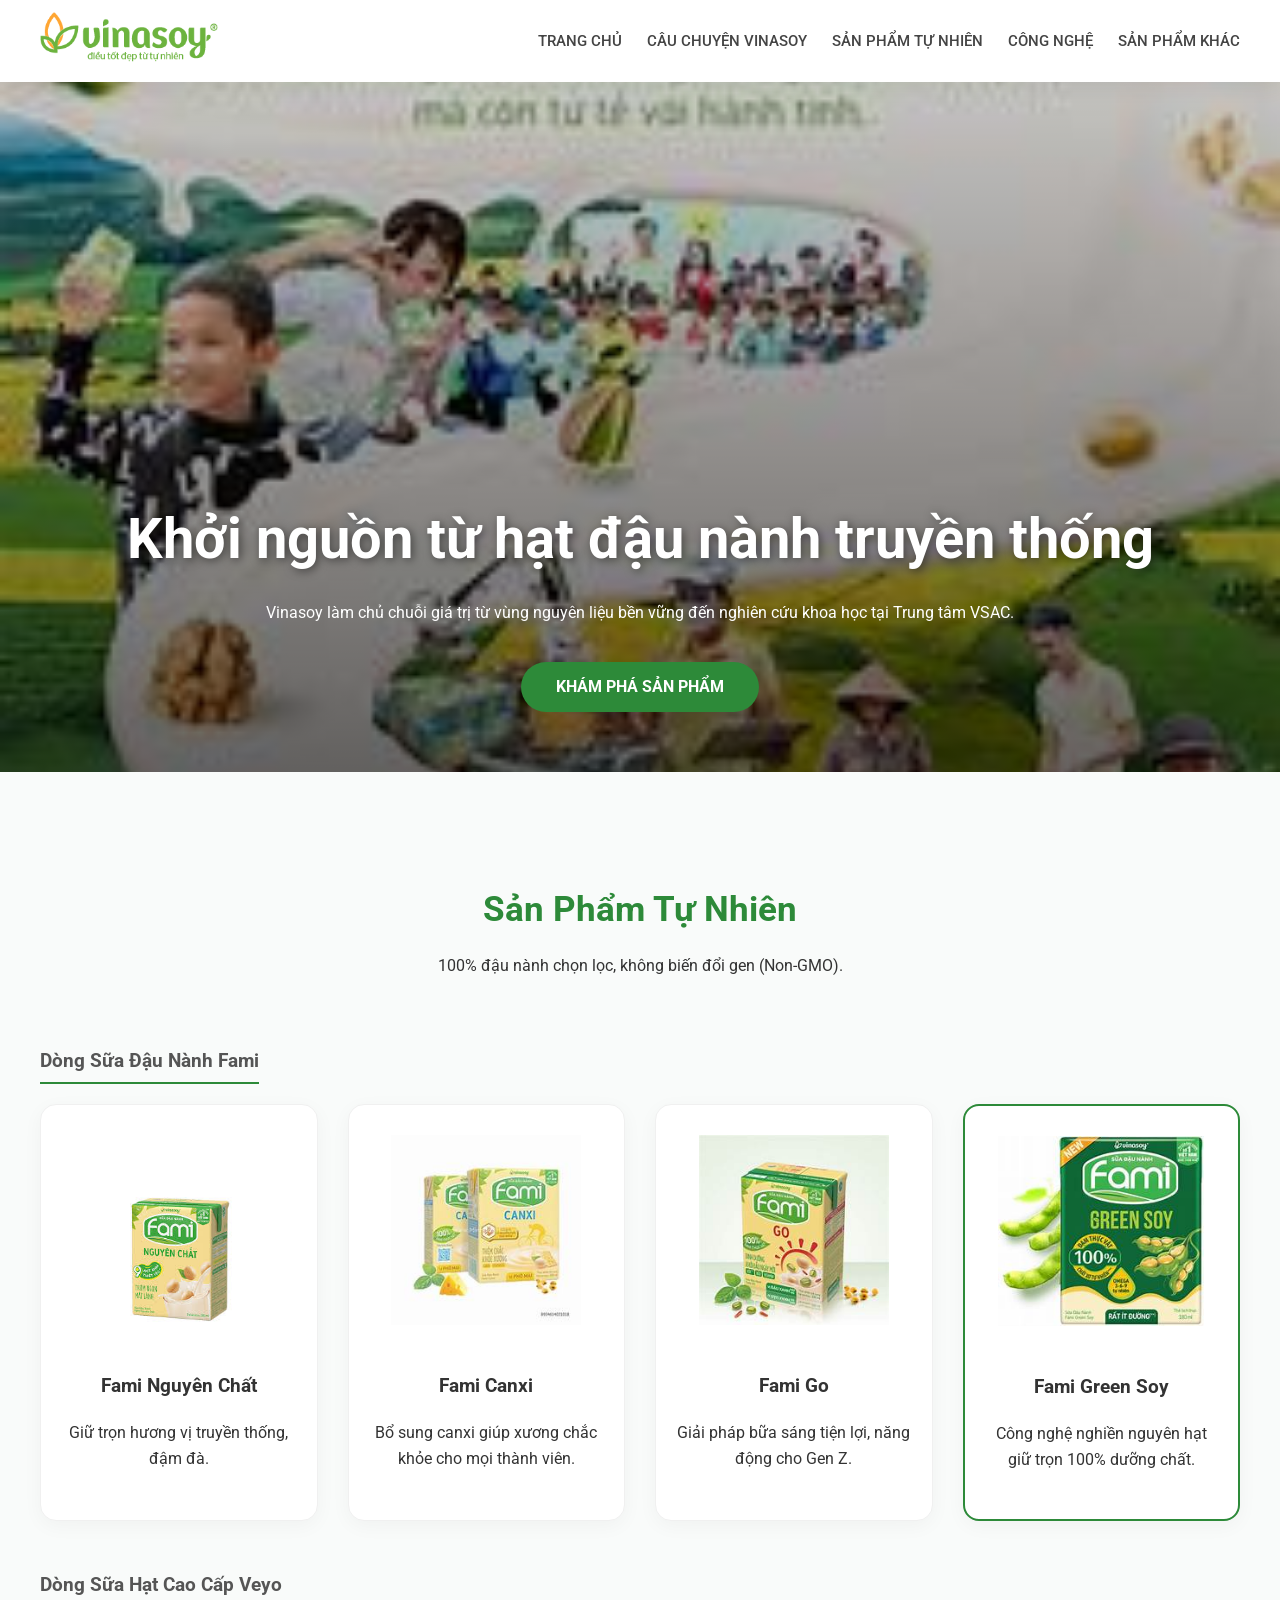
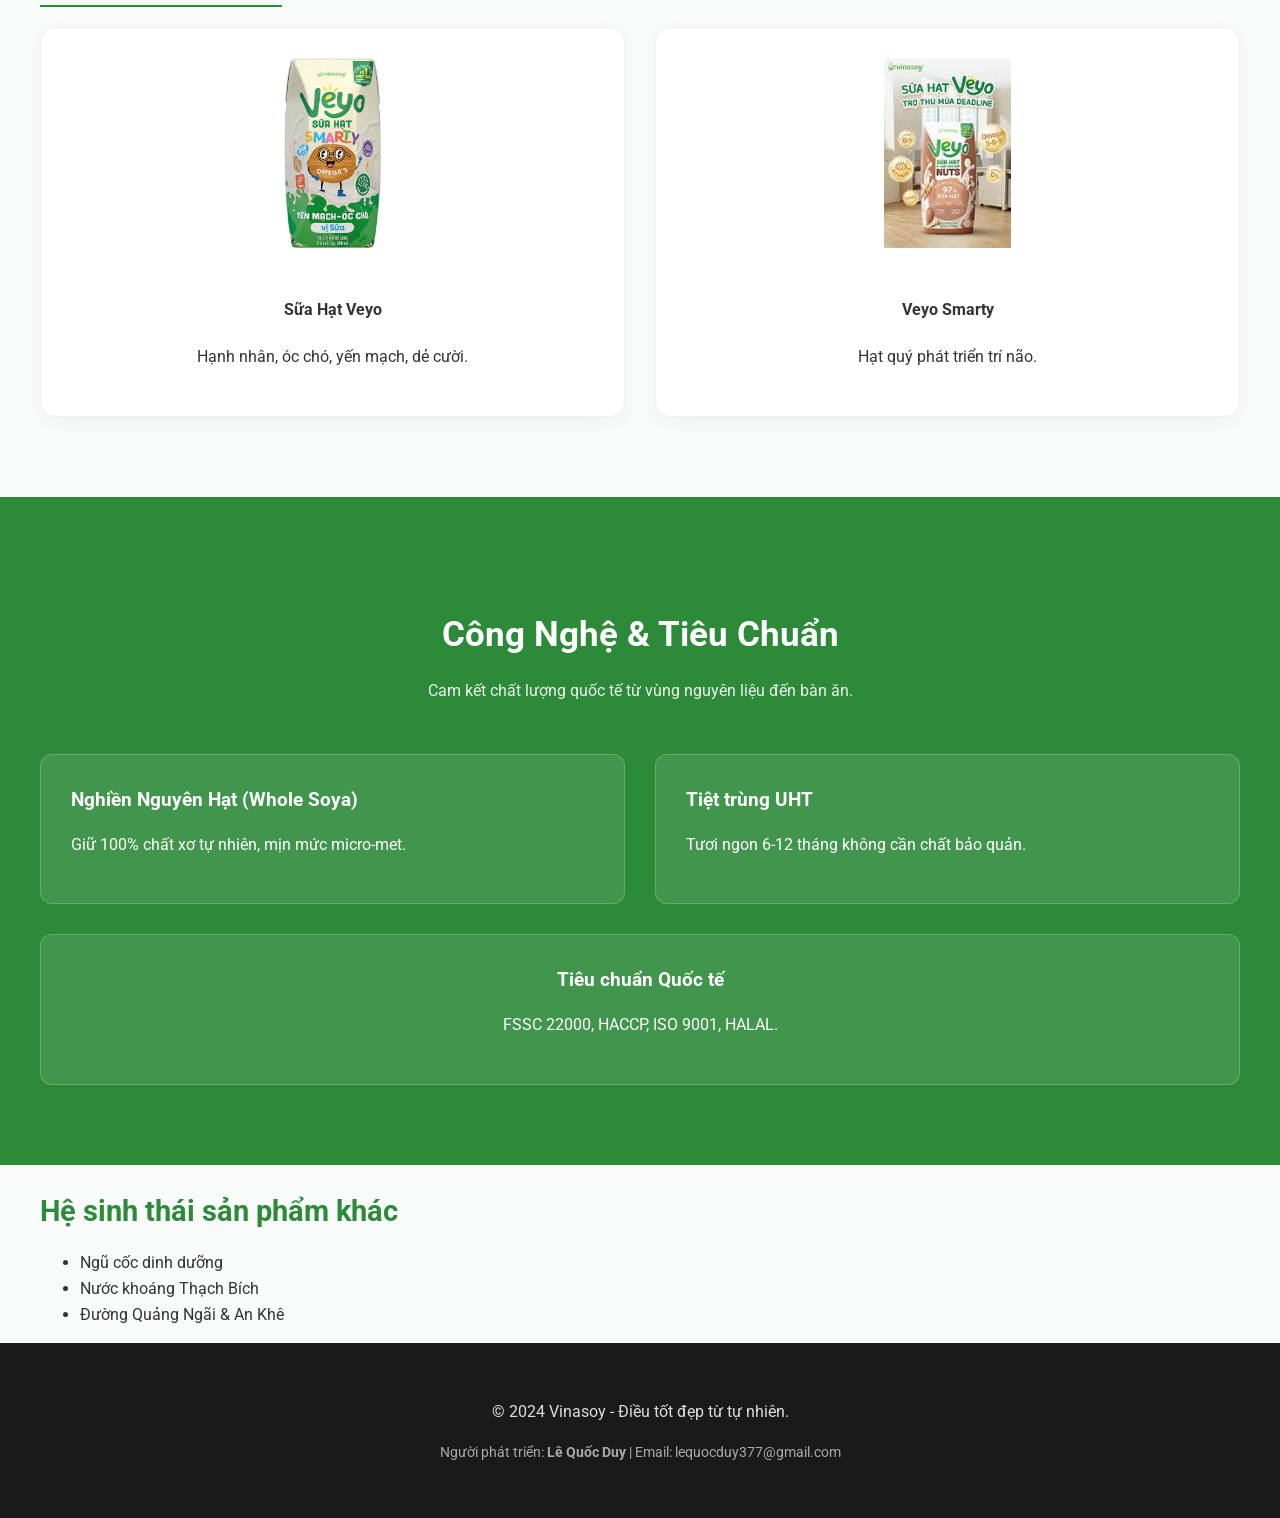
==== commit 08c8872a: "Refactor index.html with updated content and structure" ====
--- a/index.html
+++ b/index.html
@@ -19,7 +19,8 @@
                     <li><a href="#">Trang Chủ</a></li>
                     <li><a href="dieu-tot-dep.html" target="_blank">Câu Chuyện Vinasoy</a></li>
                     <li><a href="#san-pham">Sản Phẩm Tự Nhiên</a></li>
-                    <li><a href="#chuyen-gia">Chuyên Gia Dinh Dưỡng</a></li>
+                    <li><a href="#chuyen-gia">Công Nghệ</a></li>
+                    <li><a href="#khac">Sản Phẩm Khác</a></li>
                 </ul>
             </nav>
         </div>
@@ -44,22 +45,22 @@
             <div class="card">
                 <img src="fami.jpg" alt="Fami Nguyên Chất" class="product-img">
                 <h3>Fami Nguyên Chất</h3>
-                <p>Giữ trọn hương vị truyền thống, 3 Không: Không biến đổi gen, Không chất bảo quản, Không cholesterol.</p>
+                <p>Giữ trọn hương vị truyền thống, đậm đà.</p>
             </div>
             <div class="card">
                 <img src="famicanxi.jpg" alt="Fami Canxi" class="product-img">
                 <h3>Fami Canxi</h3>
-                <p>Bổ sung canxi cho hệ xương chắc khỏe.</p>
+                <p>Bổ sung canxi giúp xương chắc khỏe cho mọi thành viên.</p>
             </div>
             <div class="card">
                 <img src="famigo.jpg" alt="Fami Go" class="product-img">
                 <h3>Fami Go</h3>
-                <p>Giải pháp bữa sáng tiện lợi, năng động.</p>
+                <p>Giải pháp bữa sáng tiện lợi, năng động cho Gen Z.</p>
             </div>
             <div class="card highlight">
                 <img src="famigreensoy.jpg" alt="Fami Green Soy" class="product-img">
                 <h3>Fami Green Soy</h3>
-                <p>Công nghệ nghiền nguyên hạt đột phá, giữ 100% chất xơ.</p>
+                <p>Công nghệ nghiền nguyên hạt giữ trọn 100% dưỡng chất.</p>
             </div>
         </div>
 
@@ -67,7 +68,7 @@
         <div class="product-grid">
             <div class="card-premium">
                 <img src="veyo.jpg" alt="Sữa Hạt Veyo" class="product-img">
-                <h4>Veyo Sữa Hạt</h4>
+                <h4>Sữa Hạt Veyo</h4>
                 <p>Hạnh nhân, óc chó, yến mạch, dẻ cười.</p>
             </div>
             <div class="card-premium">
@@ -81,20 +82,33 @@
     <section id="chuyen-gia" class="tech">
         <div class="container">
             <div class="section-heading">
-                <h2 class="section-title" style="color: #fff;">Chuyên Gia Dinh Dưỡng Thực Vật</h2>
+                <h2 class="section-title" style="color: #fff;">Công Nghệ & Tiêu Chuẩn</h2>
                 <p class="subtitle" style="color: rgba(255,255,255,0.9);">Cam kết chất lượng quốc tế từ vùng nguyên liệu đến bàn ăn.</p>
             </div>
             <div class="tech-grid">
                 <div class="tech-item">
-                    <strong>Công Nghệ Đột Phá</strong>
-                    <p>Tiệt trùng UHT, công nghệ nghiền nguyên hạt giữ trọn dưỡng chất.</p>
+                    <strong>Nghiền Nguyên Hạt (Whole Soya)</strong>
+                    <p>Giữ 100% chất xơ tự nhiên, mịn mức micro-met.</p>
                 </div>
                 <div class="tech-item">
-                    <strong>Tiêu Chuẩn Quốc Tế</strong>
-                    <p>Đạt chứng nhận FSSC 22000, HACCP, ISO 9001 và HALAL.</p>
+                    <strong>Tiệt trùng UHT</strong>
+                    <p>Tươi ngon 6-12 tháng không cần chất bảo quản.</p>
+                </div>
+                <div class="tech-item" style="grid-column: span 2; text-align: center;">
+                    <strong>Tiêu chuẩn Quốc tế</strong>
+                    <p>FSSC 22000, HACCP, ISO 9001, HALAL.</p>
                 </div>
             </div>
         </div>
+    </section>
+
+    <section id="khac" class="other-products container">
+        <h2 class="section-title" style="font-size: 1.8rem;">Hệ sinh thái sản phẩm khác</h2>
+        <ul>
+            <li>Ngũ cốc dinh dưỡng</li>
+            <li>Nước khoáng Thạch Bích</li>
+            <li>Đường Quảng Ngãi & An Khê</li>
+        </ul>
     </section>
 
     <footer>
--- a/style.css
+++ b/style.css
@@ -1,27 +1,35 @@
-/* Tổng quan */
+/* Tổng quát */
+:root {
+    --primary-green: #2d8a39;
+    --hover-green: #216a2b;
+    --light-bg: #f9fbfa;
+    --text-color: #333;
+}
+
 body {
     font-family: 'Roboto', sans-serif;
+    margin: 0;
     line-height: 1.6;
-    margin: 0;
-    color: #333;
-    background-color: #f0f8ff; /* Màu nền cho các phần không phải thẻ */
+    color: var(--text-color);
+    background-color: var(--light-bg);
     scroll-behavior: smooth;
 }
 
 .container {
-    max-width: 1100px;
+    max-width: 1200px;
     margin: auto;
     padding: 0 20px;
 }
 
-/* Header */
-header {
-    background: #fff;
-    padding: 10px 0; /* Giảm phần đệm để gọn hơn */
-    box-shadow: 0 2px 10px rgba(0,0,0,0.1);
+/* Header mượt mà kiểu doanh nghiệp */
+.main-header {
+    background: rgba(255, 255, 255, 0.98);
+    padding: 12px 0;
+    box-shadow: 0 4px 20px rgba(0,0,0,0.08);
     position: sticky;
     top: 0;
     z-index: 1000;
+    backdrop-filter: blur(10px);
 }
 
 .nav-bar {
@@ -30,16 +38,7 @@
     align-items: center;
 }
 
-/* ĐỊNH DẠNG MỚI CHO LOGO HÌNH ẢNH */
-.logo-link {
-    display: flex;
-    align-items: center;
-}
-
-.logo-img {
-    height: 45px; /* Điều chỉnh chiều cao logo cho phù hợp */
-    width: auto; /* Giữ tỷ lệ ảnh */
-}
+.logo-img { height: 50px; width: auto; }
 
 nav ul {
     list-style: none;
@@ -48,180 +47,102 @@
     padding: 0;
 }
 
-nav ul li {
-    margin-left: 20px;
-}
+nav ul li { margin-left: 25px; }
 
 nav ul li a {
     text-decoration: none;
-    color: #333;
-    font-weight: bold;
-    transition: 0.3s;
-    font-size: 0.95rem; /* Gọn hơn chút */
+    color: #444;
+    font-weight: 500;
+    font-size: 0.95rem;
+    text-transform: uppercase;
+    transition: color 0.3s;
 }
 
-nav ul li a:hover {
-    color: #2d8a39;
-}
+nav ul li a:hover { color: var(--primary-green); }
 
-/* Hero Section - CẬP NHẬT: THÊM ẢNH NỀN CÁNH ĐỒNG */
+/* Hero Section */
 .hero {
-    /* Thay thế nền xám bằng ảnh nền mới 'vinasoy.png' */
-    background-image: url('vinasoy.png');
-    background-size: cover; /* Ảnh bao phủ toàn bộ khu vực */
-    background-position: center; /* Căn giữa ảnh */
-    background-repeat: no-repeat; /* Không lặp lại ảnh */
-    
-    height: 60vh;
+    background-image: linear-gradient(rgba(0,0,0,0.2), rgba(0,0,0,0.6)), url('vinasoy.png');
+    background-size: cover;
+    background-position: center;
+    background-repeat: no-repeat;
+    height: 70vh;
     display: flex;
-    align-items: center;
+    align-items: flex-end;
     justify-content: center;
     text-align: center;
     color: #fff;
-    padding: 20px; /* Thêm phần đệm cho nội dung */
+    padding-bottom: 60px;
 }
 
 .hero h1 {
-    font-size: 3rem;
-    margin-bottom: 15px;
-    color: #fff; /* Chữ trắng */
-    /* Thêm bóng chữ để dễ đọc trên nền ảnh */
-    text-shadow: 1px 1px 3px rgba(0,0,0,0.6);
-}
-
-.hero p {
-    color: #fff;
-    max-width: 700px;
-    margin: auto;
-    margin-bottom: 30px;
-    /* Thêm bóng chữ */
-    text-shadow: 1px 1px 2px rgba(0,0,0,0.6);
+    font-size: 3.5rem;
+    font-weight: 700;
+    margin-bottom: 10px;
+    text-shadow: 2px 2px 10px rgba(0,0,0,0.5);
 }
 
 .btn {
     display: inline-block;
-    padding: 12px 30px;
-    background: #2d8a39; /* Xanh lá Vinasoy */
+    padding: 12px 35px;
+    background: var(--primary-green);
     color: #fff;
     text-decoration: none;
-    border-radius: 5px;
+    border-radius: 50px;
     font-weight: bold;
-    transition: 0.3s;
-    border: none;
-    cursor: pointer;
+    text-transform: uppercase;
+    margin-top: 20px;
+    transition: all 0.3s ease;
 }
 
 .btn:hover {
-    background-color: #216a2b; /* Xanh lá đậm khi di chuột */
+    background: var(--hover-green);
+    transform: scale(1.05);
 }
 
-/* Products Section */
-.products {
-    padding: 60px 0;
-    background-color: transparent; /* Giữ nền body */
-}
-
-.section-title {
-    text-align: center;
-    margin-top: 0;
-    margin-bottom: 10px;
-    color: #2d8a39;
-    font-size: 2.2rem;
-}
-
-.subtitle {
-    text-align: center;
-    margin-bottom: 50px;
-    font-style: italic;
-    color: #555;
-}
+/* Sản phẩm */
+.products { padding: 80px 0; }
+.section-heading { text-align: center; margin-bottom: 50px; }
+.section-title { color: var(--primary-green); font-size: 2.2rem; margin-bottom: 5px; }
+.category-title { color: #555; border-bottom: 2px solid var(--primary-green); display: inline-block; padding-bottom: 5px; margin-bottom: 20px; }
 
 .product-grid {
     display: grid;
-    grid-template-columns: repeat(auto-fit, minmax(230px, 1fr)); /* Rộng hơn chút */
-    gap: 25px;
+    grid-template-columns: repeat(auto-fit, minmax(240px, 1fr));
+    gap: 30px;
 }
 
 .card, .card-premium {
-    padding: 25px;
-    border: none;
-    border-radius: 12px;
+    background: #fff;
+    padding: 30px 20px;
+    border-radius: 16px;
     text-align: center;
-    transition: transform 0.3s, box-shadow 0.3s;
-    background: #fff;
-    box-shadow: 0 4px 15px rgba(0,0,0,0.05); /* Bóng nhẹ */
-    overflow: hidden; /* Quan trọng cho hiệu ứng ảnh */
+    box-shadow: 0 5px 20px rgba(0,0,0,0.04);
+    transition: all 0.3s ease;
+    border: 1px solid #f0f0f0;
 }
 
-.card:hover, .card-premium:hover {
-    transform: translateY(-8px);
-    box-shadow: 0 8px 25px rgba(0,0,0,0.1);
+.card:hover, .card-premium:hover { 
+    transform: translateY(-10px); 
+    box-shadow: 0 15px 30px rgba(45, 138, 57, 0.15); 
 }
 
-.highlight {
-    background: #eaffea; /* Nền xanh nhạt cho sản phẩm nổi bật */
-    border: 2px solid #2d8a39;
+.highlight { border: 2px solid var(--primary-green); }
+
+.product-img {
+    width: 100%;
+    height: 190px;
+    object-fit: contain;
+    margin-bottom: 20px;
+    transition: transform 0.4s ease;
 }
 
-/* Định dạng cho hình ảnh sản phẩm */
-.product-img {
-    width: 100%;
-    height: 180px; /* Cố định chiều cao */
-    object-fit: contain; /* Giữ nguyên tỷ lệ, không cắt ảnh */
-    margin-bottom: 20px;
-    transition: transform 0.3s ease;
-}
+.card:hover .product-img { transform: scale(1.08); }
 
-/* Hiệu ứng ảnh khi di chuột vào thẻ */
-.card:hover .product-img,
-.card-premium:hover .product-img {
-    transform: scale(1.05);
-}
-
-/* Veyo Section */
-.products-premium {
-    background-color: #2d8a39; /* Nền xanh cho phần cao cấp */
+/* Chuyên gia & Công nghệ */
+.tech {
+    background: var(--primary-green);
     color: #fff;
-    padding: 80px 0;
-    margin-top: 60px;
-}
-
-.products-premium .section-title {
-    color: #fff;
-}
-
-.products-premium .subtitle {
-    color: rgba(255,255,255,0.8);
-}
-
-/* Điều chỉnh thẻ trong phần Veyo */
-.products-premium .card-premium {
-    background: #fff; /* Thẻ trắng nổi trên nền xanh */
-    color: #333;
-}
-
-.products-premium h4 {
-    margin-top: 0;
-    color: #2d8a39;
-}
-
-/* Các tính năng */
-.features {
-    margin-top: 50px;
-    text-align: center;
-    background: #fff;
-    padding: 30px;
-    border-radius: 12px;
-    box-shadow: 0 4px 15px rgba(0,0,0,0.05);
-}
-
-.features p {
-    margin: 10px 0;
-    font-weight: 500;
-}
-
-/* Tech Section */
-.tech {
     padding: 80px 0;
 }
 
@@ -229,60 +150,23 @@
     display: grid;
     grid-template-columns: repeat(auto-fit, minmax(300px, 1fr));
     gap: 30px;
-    margin: 50px 0;
 }
 
 .tech-item {
+    background: rgba(255,255,255,0.1);
     padding: 30px;
-    background: #fff;
-    border-left: 6px solid #2d8a39;
-    border-radius: 8px;
-    box-shadow: 0 4px 15px rgba(0,0,0,0.05);
+    border-radius: 12px;
+    backdrop-filter: blur(5px);
+    border: 1px solid rgba(255,255,255,0.2);
 }
 
-.tech-item strong {
-    display: block;
-    font-size: 1.2rem;
-    color: #2d8a39;
-    margin-bottom: 10px;
-}
-
-/* Hệ sinh thái khác */
-.other-products {
-    padding: 60px 0 100px 0;
-    text-align: center;
-}
-
-.other-products h3 {
-    color: #2d8a39;
-    margin-bottom: 30px;
-}
-
-.other-products ul {
-    list-style: none;
-    padding: 0;
-    display: flex;
-    justify-content: center;
-    gap: 30px;
-    flex-wrap: wrap;
-}
-
-.other-products li {
-    background: #fff;
-    padding: 15px 25px;
-    border-radius: 30px;
-    font-weight: 500;
-    box-shadow: 0 3px 10px rgba(0,0,0,0.05);
-}
+.tech-item strong { font-size: 1.2rem; display: block; margin-bottom: 10px; color: #fff; }
 
 /* Footer */
 footer {
-    background: #222; /* Footer tối hơn */
-    color: rgba(255,255,255,0.7);
+    background: #1a1a1a;
+    color: #ddd;
     text-align: center;
     padding: 40px 0;
 }
-
-footer p {
-    margin: 0;
-}
+.creator-info { margin-top: 15px; font-size: 0.9rem; color: #aaa; }
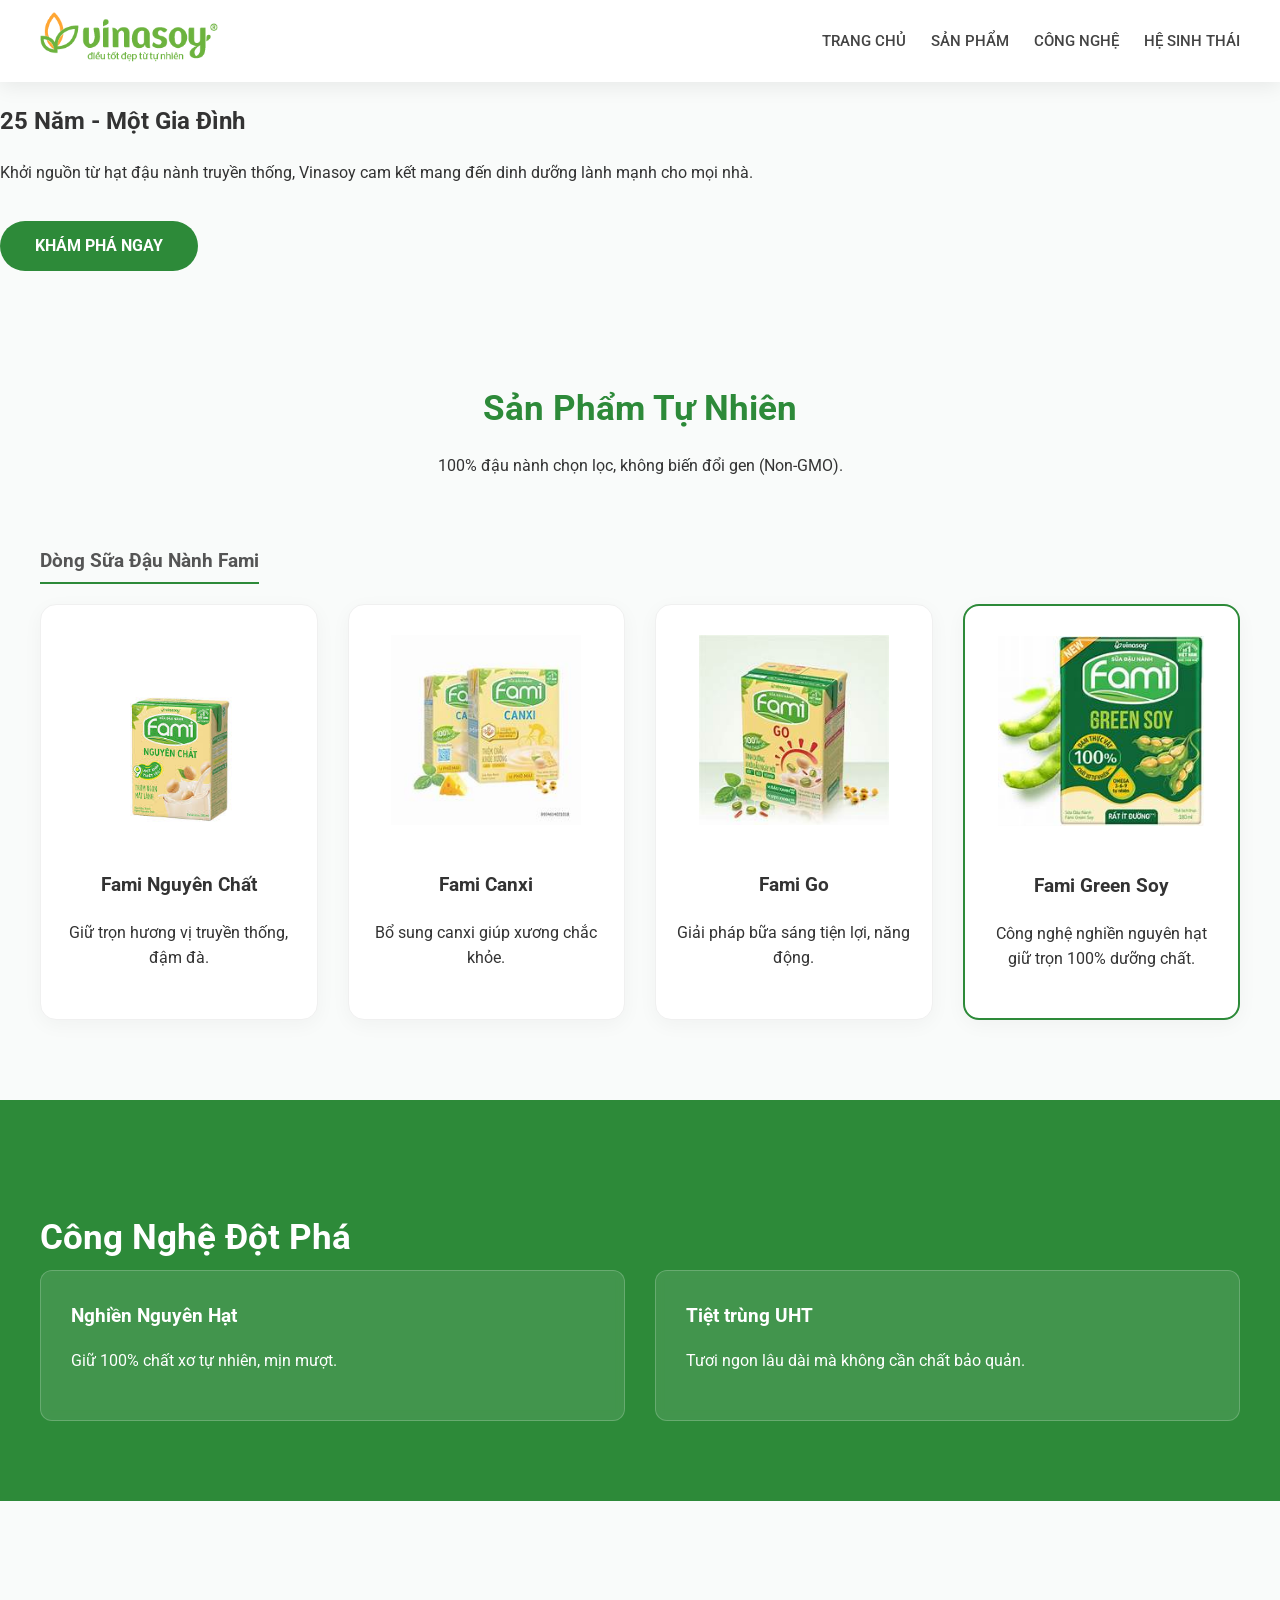
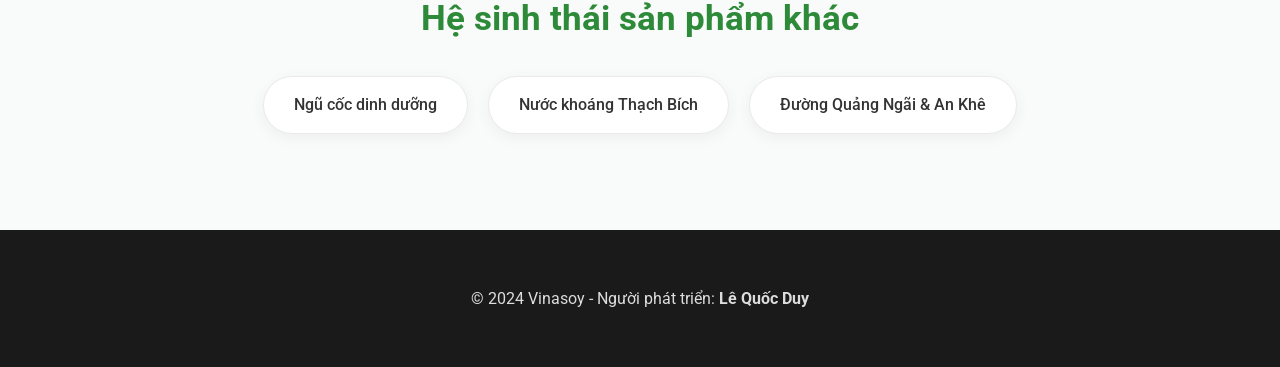
==== commit 6a1d6054: "Revise index.html for anniversary theme Updated the content and structure of the index.html file to " ====
--- a/index.html
+++ b/index.html
@@ -3,7 +3,7 @@
 <head>
     <meta charset="UTF-8">
     <meta name="viewport" content="width=device-width, initial-scale=1.0">
-    <title>Vinasoy - Điều tốt đẹp từ tự nhiên</title>
+    <title>Vinasoy - 25 Năm Một Gia Đình</title>
     <link rel="stylesheet" href="style.css">
     <link href="https://fonts.googleapis.com/css2?family=Roboto:wght@300;400;500;700&display=swap" rel="stylesheet">
 </head>
@@ -17,20 +17,19 @@
             <nav>
                 <ul>
                     <li><a href="#">Trang Chủ</a></li>
-                    <li><a href="dieu-tot-dep.html" target="_blank">Câu Chuyện Vinasoy</a></li>
-                    <li><a href="#san-pham">Sản Phẩm Tự Nhiên</a></li>
+                    <li><a href="#san-pham">Sản Phẩm</a></li>
                     <li><a href="#chuyen-gia">Công Nghệ</a></li>
-                    <li><a href="#khac">Sản Phẩm Khác</a></li>
+                    <li><a href="#khac">Hệ Sinh Thái</a></li>
                 </ul>
             </nav>
         </div>
     </header>
 
-    <section class="hero">
+    <section class="hero-anniversary">
         <div class="hero-content">
-            <h1>Khởi nguồn từ hạt đậu nành truyền thống</h1>
-            <p>Vinasoy làm chủ chuỗi giá trị từ vùng nguyên liệu bền vững đến nghiên cứu khoa học tại Trung tâm VSAC.</p>
-            <a href="#san-pham" class="btn">Khám phá sản phẩm</a>
+            <h1>25 Năm - Một Gia Đình</h1>
+            <p>Khởi nguồn từ hạt đậu nành truyền thống, Vinasoy cam kết mang đến dinh dưỡng lành mạnh cho mọi nhà.</p>
+            <a href="#san-pham" class="btn">Khám phá ngay</a>
         </div>
     </section>
 
@@ -50,12 +49,12 @@
             <div class="card">
                 <img src="famicanxi.jpg" alt="Fami Canxi" class="product-img">
                 <h3>Fami Canxi</h3>
-                <p>Bổ sung canxi giúp xương chắc khỏe cho mọi thành viên.</p>
+                <p>Bổ sung canxi giúp xương chắc khỏe.</p>
             </div>
             <div class="card">
                 <img src="famigo.jpg" alt="Fami Go" class="product-img">
                 <h3>Fami Go</h3>
-                <p>Giải pháp bữa sáng tiện lợi, năng động cho Gen Z.</p>
+                <p>Giải pháp bữa sáng tiện lợi, năng động.</p>
             </div>
             <div class="card highlight">
                 <img src="famigreensoy.jpg" alt="Fami Green Soy" class="product-img">
@@ -63,47 +62,26 @@
                 <p>Công nghệ nghiền nguyên hạt giữ trọn 100% dưỡng chất.</p>
             </div>
         </div>
-
-        <h3 class="category-title" style="margin-top: 50px;">Dòng Sữa Hạt Cao Cấp Veyo</h3>
-        <div class="product-grid">
-            <div class="card-premium">
-                <img src="veyo.jpg" alt="Sữa Hạt Veyo" class="product-img">
-                <h4>Sữa Hạt Veyo</h4>
-                <p>Hạnh nhân, óc chó, yến mạch, dẻ cười.</p>
-            </div>
-            <div class="card-premium">
-                <img src="veyosmarty.jpg" alt="Veyo Smarty" class="product-img">
-                <h4>Veyo Smarty</h4>
-                <p>Hạt quý phát triển trí não.</p>
-            </div>
-        </div>
     </section>
 
     <section id="chuyen-gia" class="tech">
         <div class="container">
-            <div class="section-heading">
-                <h2 class="section-title" style="color: #fff;">Công Nghệ & Tiêu Chuẩn</h2>
-                <p class="subtitle" style="color: rgba(255,255,255,0.9);">Cam kết chất lượng quốc tế từ vùng nguyên liệu đến bàn ăn.</p>
-            </div>
+            <h2 class="section-title" style="color: #fff;">Công Nghệ Đột Phá</h2>
             <div class="tech-grid">
                 <div class="tech-item">
-                    <strong>Nghiền Nguyên Hạt (Whole Soya)</strong>
-                    <p>Giữ 100% chất xơ tự nhiên, mịn mức micro-met.</p>
+                    <strong>Nghiền Nguyên Hạt</strong>
+                    <p>Giữ 100% chất xơ tự nhiên, mịn mượt.</p>
                 </div>
                 <div class="tech-item">
                     <strong>Tiệt trùng UHT</strong>
-                    <p>Tươi ngon 6-12 tháng không cần chất bảo quản.</p>
-                </div>
-                <div class="tech-item" style="grid-column: span 2; text-align: center;">
-                    <strong>Tiêu chuẩn Quốc tế</strong>
-                    <p>FSSC 22000, HACCP, ISO 9001, HALAL.</p>
+                    <p>Tươi ngon lâu dài mà không cần chất bảo quản.</p>
                 </div>
             </div>
         </div>
     </section>
 
     <section id="khac" class="other-products container">
-        <h2 class="section-title" style="font-size: 1.8rem;">Hệ sinh thái sản phẩm khác</h2>
+        <h2 class="section-title">Hệ sinh thái sản phẩm khác</h2>
         <ul>
             <li>Ngũ cốc dinh dưỡng</li>
             <li>Nước khoáng Thạch Bích</li>
@@ -112,11 +90,8 @@
     </section>
 
     <footer>
-        <div class="container footer-content">
-            <p>&copy; 2024 Vinasoy - Điều tốt đẹp từ tự nhiên.</p>
-            <div class="creator-info">
-                <p>Người phát triển: <strong>Lê Quốc Duy</strong> | Email: lequocduy377@gmail.com</p>
-            </div>
+        <div class="container">
+            <p>&copy; 2024 Vinasoy - Người phát triển: <strong>Lê Quốc Duy</strong></p>
         </div>
     </footer>
 
--- a/style.css
+++ b/style.css
@@ -170,3 +170,35 @@
     padding: 40px 0;
 }
 .creator-info { margin-top: 15px; font-size: 0.9rem; color: #aaa; }
+/* Hệ sinh thái sản phẩm khác (Đã khôi phục) */
+.other-products {
+    padding: 60px 0 80px 0;
+    text-align: center;
+}
+
+.other-products ul {
+    list-style: none;
+    padding: 0;
+    display: flex;
+    justify-content: center;
+    gap: 20px;
+    flex-wrap: wrap;
+    margin-top: 30px;
+}
+
+.other-products li {
+    background: #fff;
+    padding: 15px 30px;
+    border-radius: 50px;
+    font-weight: 500;
+    color: var(--text-color);
+    box-shadow: 0 4px 15px rgba(0,0,0,0.05);
+    border: 1px solid #eaeaea;
+    transition: all 0.3s;
+}
+
+.other-products li:hover {
+    background: var(--primary-green);
+    color: #fff;
+    transform: translateY(-3px);
+}
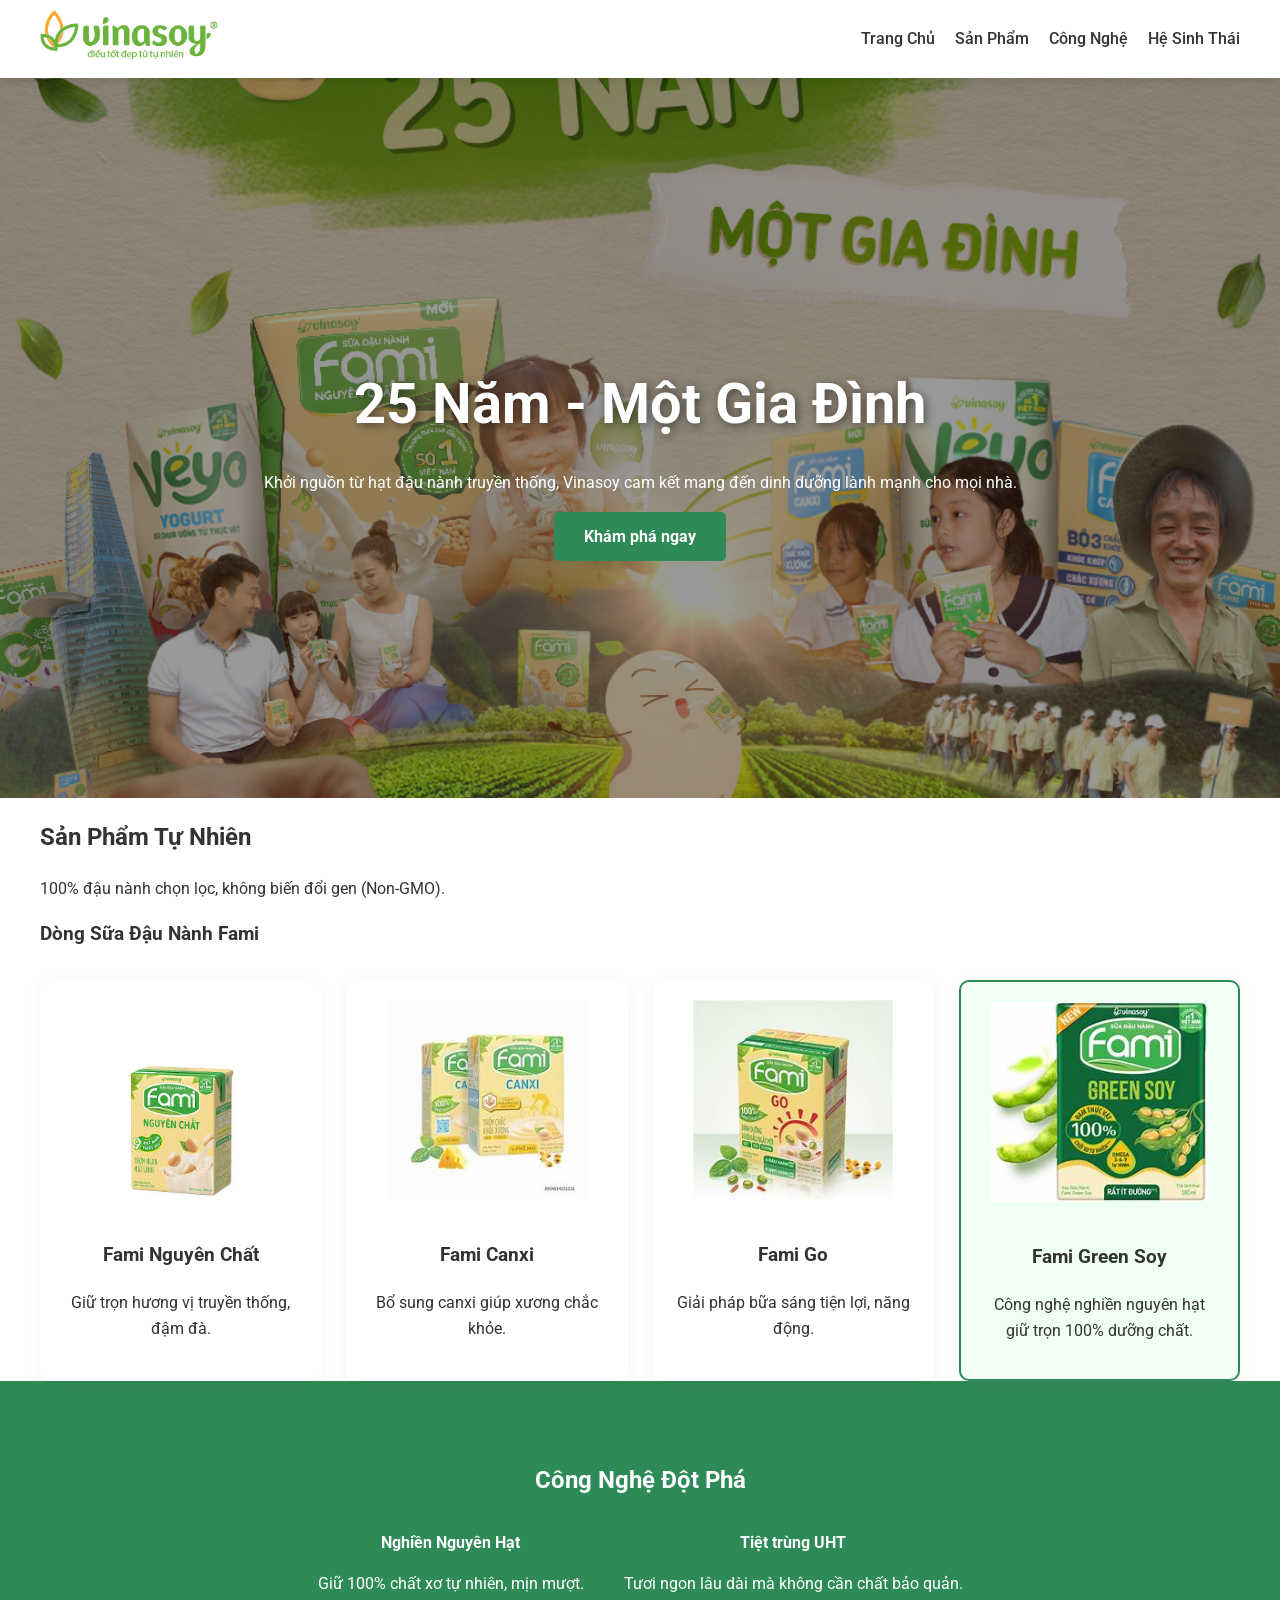
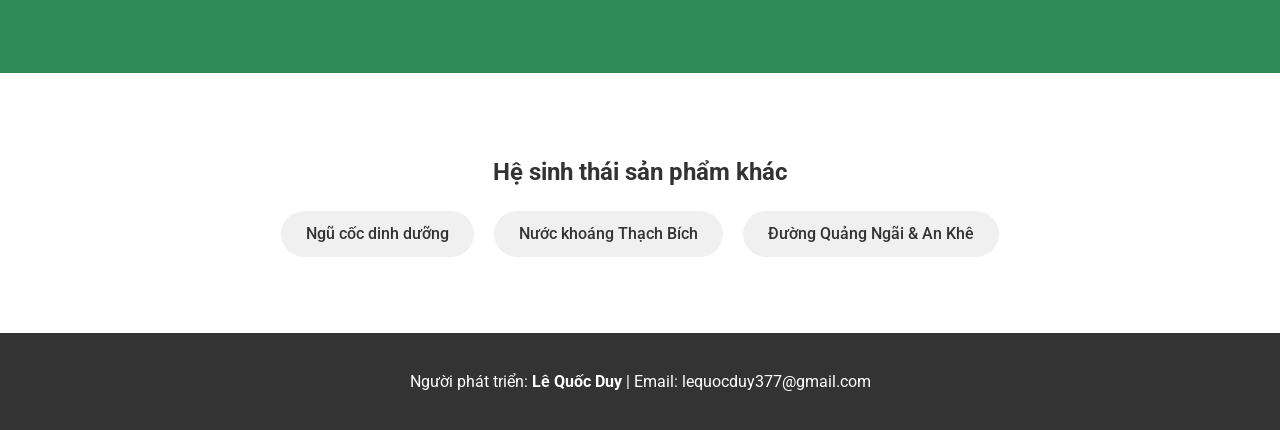
==== commit 80b3171a: "Modify footer with developer's contact information Updated footer to include developer's email." ====
--- a/index.html
+++ b/index.html
@@ -91,7 +91,7 @@
 
     <footer>
         <div class="container">
-            <p>&copy; 2024 Vinasoy - Người phát triển: <strong>Lê Quốc Duy</strong></p>
+           <p>Người phát triển: <strong>Lê Quốc Duy</strong> | Email: lequocduy377@gmail.com</p>
         </div>
     </footer>
 
--- a/style.css
+++ b/style.css
@@ -1,9 +1,7 @@
-/* Tổng quát */
 :root {
-    --primary-green: #2d8a39;
-    --hover-green: #216a2b;
-    --light-bg: #f9fbfa;
+    --primary-green: #2e8b57;
     --text-color: #333;
+    --bg-light: #f9f9f9;
 }
 
 body {
@@ -11,168 +9,123 @@
     margin: 0;
     line-height: 1.6;
     color: var(--text-color);
-    background-color: var(--light-bg);
-    scroll-behavior: smooth;
+    background-color: #fff;
 }
 
 .container {
     max-width: 1200px;
-    margin: auto;
+    margin: 0 auto;
     padding: 0 20px;
 }
 
-/* Header mượt mà kiểu doanh nghiệp */
+/* Header */
 .main-header {
-    background: rgba(255, 255, 255, 0.98);
-    padding: 12px 0;
-    box-shadow: 0 4px 20px rgba(0,0,0,0.08);
+    background: #fff;
+    box-shadow: 0 2px 10px rgba(0,0,0,0.1);
     position: sticky;
     top: 0;
     z-index: 1000;
-    backdrop-filter: blur(10px);
 }
 
 .nav-bar {
     display: flex;
     justify-content: space-between;
     align-items: center;
+    padding: 10px 20px;
 }
 
-.logo-img { height: 50px; width: auto; }
+.logo-img { height: 50px; }
 
 nav ul {
     list-style: none;
     display: flex;
-    margin: 0;
-    padding: 0;
+    gap: 20px;
 }
 
-nav ul li { margin-left: 25px; }
-
-nav ul li a {
+nav a {
     text-decoration: none;
-    color: #444;
+    color: var(--text-color);
     font-weight: 500;
-    font-size: 0.95rem;
-    text-transform: uppercase;
-    transition: color 0.3s;
 }
 
-nav ul li a:hover { color: var(--primary-green); }
-
-/* Hero Section */
-.hero {
-    background-image: linear-gradient(rgba(0,0,0,0.2), rgba(0,0,0,0.6)), url('vinasoy.png');
-    background-size: cover;
-    background-position: center;
-    background-repeat: no-repeat;
-    height: 70vh;
+/* Hero Section - Tối ưu cho ảnh vinasoy.jpeg */
+.hero-anniversary {
+    background-image: linear-gradient(rgba(0,0,0,0.4), rgba(0,0,0,0.4)), url('vinasoy.jpeg');
+    background-size: cover;      /* Đảm bảo ảnh phủ kín nhưng vẫn rõ nét */
+    background-position: center; /* Căn giữa ảnh để không mất chi tiết quan trọng */
+    height: 80vh;                /* Tăng chiều cao để khoe trọn ảnh kỷ niệm */
     display: flex;
-    align-items: flex-end;
+    align-items: center;
     justify-content: center;
     text-align: center;
     color: #fff;
-    padding-bottom: 60px;
 }
 
-.hero h1 {
+.hero-content h1 {
     font-size: 3.5rem;
-    font-weight: 700;
-    margin-bottom: 10px;
+    margin-bottom: 20px;
     text-shadow: 2px 2px 10px rgba(0,0,0,0.5);
 }
 
 .btn {
     display: inline-block;
-    padding: 12px 35px;
     background: var(--primary-green);
     color: #fff;
+    padding: 12px 30px;
     text-decoration: none;
-    border-radius: 50px;
+    border-radius: 5px;
     font-weight: bold;
-    text-transform: uppercase;
-    margin-top: 20px;
-    transition: all 0.3s ease;
+    transition: 0.3s;
 }
 
-.btn:hover {
-    background: var(--hover-green);
-    transform: scale(1.05);
+.btn:hover { background: #246b43; }
+
+/* Product Cards */
+.product-grid {
+    display: grid;
+    grid-template-columns: repeat(auto-fit, minmax(250px, 1fr));
+    gap: 25px;
+    margin-top: 30px;
 }
 
-/* Sản phẩm */
-.products { padding: 80px 0; }
-.section-heading { text-align: center; margin-bottom: 50px; }
-.section-title { color: var(--primary-green); font-size: 2.2rem; margin-bottom: 5px; }
-.category-title { color: #555; border-bottom: 2px solid var(--primary-green); display: inline-block; padding-bottom: 5px; margin-bottom: 20px; }
-
-.product-grid {
-    display: grid;
-    grid-template-columns: repeat(auto-fit, minmax(240px, 1fr));
-    gap: 30px;
+.card {
+    background: #fff;
+    padding: 20px;
+    border-radius: 10px;
+    text-align: center;
+    box-shadow: 0 4px 15px rgba(0,0,0,0.05);
+    transition: transform 0.3s;
 }
 
-.card, .card-premium {
-    background: #fff;
-    padding: 30px 20px;
-    border-radius: 16px;
-    text-align: center;
-    box-shadow: 0 5px 20px rgba(0,0,0,0.04);
-    transition: all 0.3s ease;
-    border: 1px solid #f0f0f0;
+.card:hover { transform: translateY(-5px); }
+
+.product-img {
+    max-width: 100%;
+    height: 200px;
+    object-fit: contain;
+    margin-bottom: 15px;
 }
 
-.card:hover, .card-premium:hover { 
-    transform: translateY(-10px); 
-    box-shadow: 0 15px 30px rgba(45, 138, 57, 0.15); 
-}
+.highlight { border: 2px solid var(--primary-green); background: #f0fff4; }
 
-.highlight { border: 2px solid var(--primary-green); }
-
-.product-img {
-    width: 100%;
-    height: 190px;
-    object-fit: contain;
-    margin-bottom: 20px;
-    transition: transform 0.4s ease;
-}
-
-.card:hover .product-img { transform: scale(1.08); }
-
-/* Chuyên gia & Công nghệ */
+/* Tech Section */
 .tech {
     background: var(--primary-green);
+    padding: 60px 0;
     color: #fff;
-    padding: 80px 0;
+    text-align: center;
 }
 
 .tech-grid {
-    display: grid;
-    grid-template-columns: repeat(auto-fit, minmax(300px, 1fr));
-    gap: 30px;
+    display: flex;
+    justify-content: center;
+    gap: 40px;
+    margin-top: 30px;
 }
 
-.tech-item {
-    background: rgba(255,255,255,0.1);
-    padding: 30px;
-    border-radius: 12px;
-    backdrop-filter: blur(5px);
-    border: 1px solid rgba(255,255,255,0.2);
-}
-
-.tech-item strong { font-size: 1.2rem; display: block; margin-bottom: 10px; color: #fff; }
-
-/* Footer */
-footer {
-    background: #1a1a1a;
-    color: #ddd;
-    text-align: center;
-    padding: 40px 0;
-}
-.creator-info { margin-top: 15px; font-size: 0.9rem; color: #aaa; }
-/* Hệ sinh thái sản phẩm khác (Đã khôi phục) */
+/* Other Products */
 .other-products {
-    padding: 60px 0 80px 0;
+    padding: 60px 0;
     text-align: center;
 }
 
@@ -182,23 +135,19 @@
     display: flex;
     justify-content: center;
     gap: 20px;
-    flex-wrap: wrap;
-    margin-top: 30px;
+    margin-top: 20px;
 }
 
 .other-products li {
-    background: #fff;
-    padding: 15px 30px;
+    background: #f0f0f0;
+    padding: 10px 25px;
     border-radius: 50px;
     font-weight: 500;
-    color: var(--text-color);
-    box-shadow: 0 4px 15px rgba(0,0,0,0.05);
-    border: 1px solid #eaeaea;
-    transition: all 0.3s;
 }
 
-.other-products li:hover {
-    background: var(--primary-green);
+footer {
+    background: #333;
     color: #fff;
-    transform: translateY(-3px);
+    text-align: center;
+    padding: 20px 0;
 }
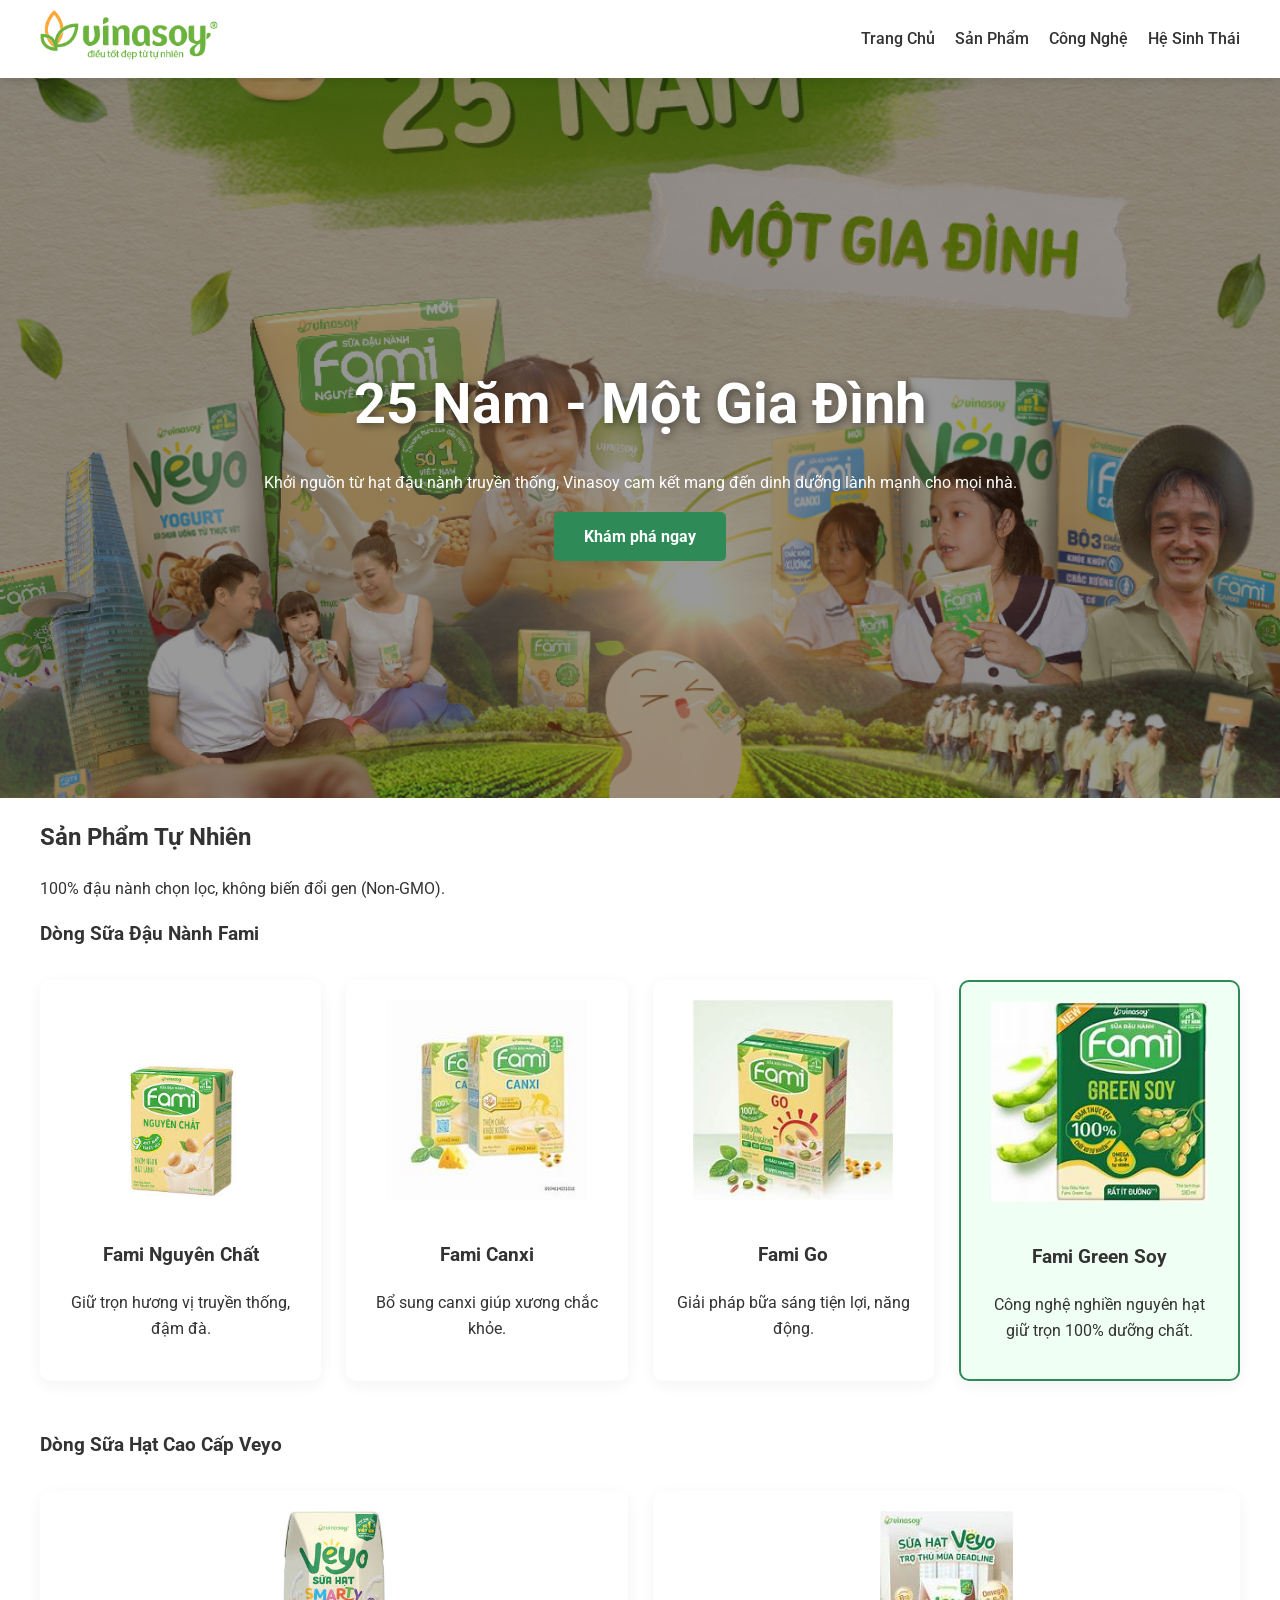
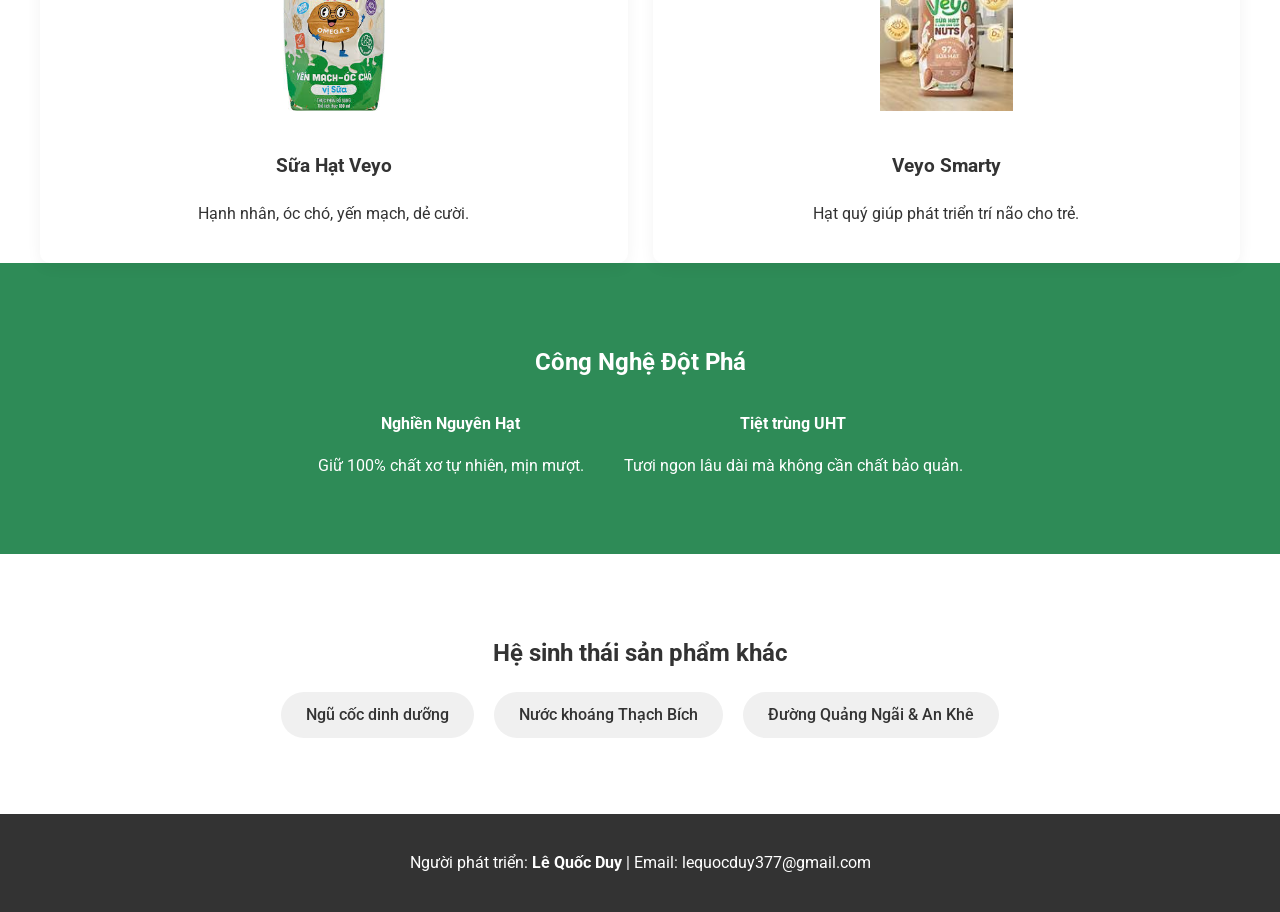
==== commit cb19be76: "Add Veyo product section and update product grid Added new product section for Veyo milk and updated" ====
--- a/index.html
+++ b/index.html
@@ -62,6 +62,20 @@
                 <p>Công nghệ nghiền nguyên hạt giữ trọn 100% dưỡng chất.</p>
             </div>
         </div>
+
+        <h3 class="category-title" style="margin-top: 50px;">Dòng Sữa Hạt Cao Cấp Veyo</h3>
+        <div class="product-grid">
+            <div class="card">
+                <img src="veyo.jpg" alt="Sữa Hạt Veyo" class="product-img">
+                <h3>Sữa Hạt Veyo</h3>
+                <p>Hạnh nhân, óc chó, yến mạch, dẻ cười.</p>
+            </div>
+            <div class="card">
+                <img src="veyosmarty.jpg" alt="Veyo Smarty" class="product-img">
+                <h3>Veyo Smarty</h3>
+                <p>Hạt quý giúp phát triển trí não cho trẻ.</p>
+            </div>
+        </div>
     </section>
 
     <section id="chuyen-gia" class="tech">
